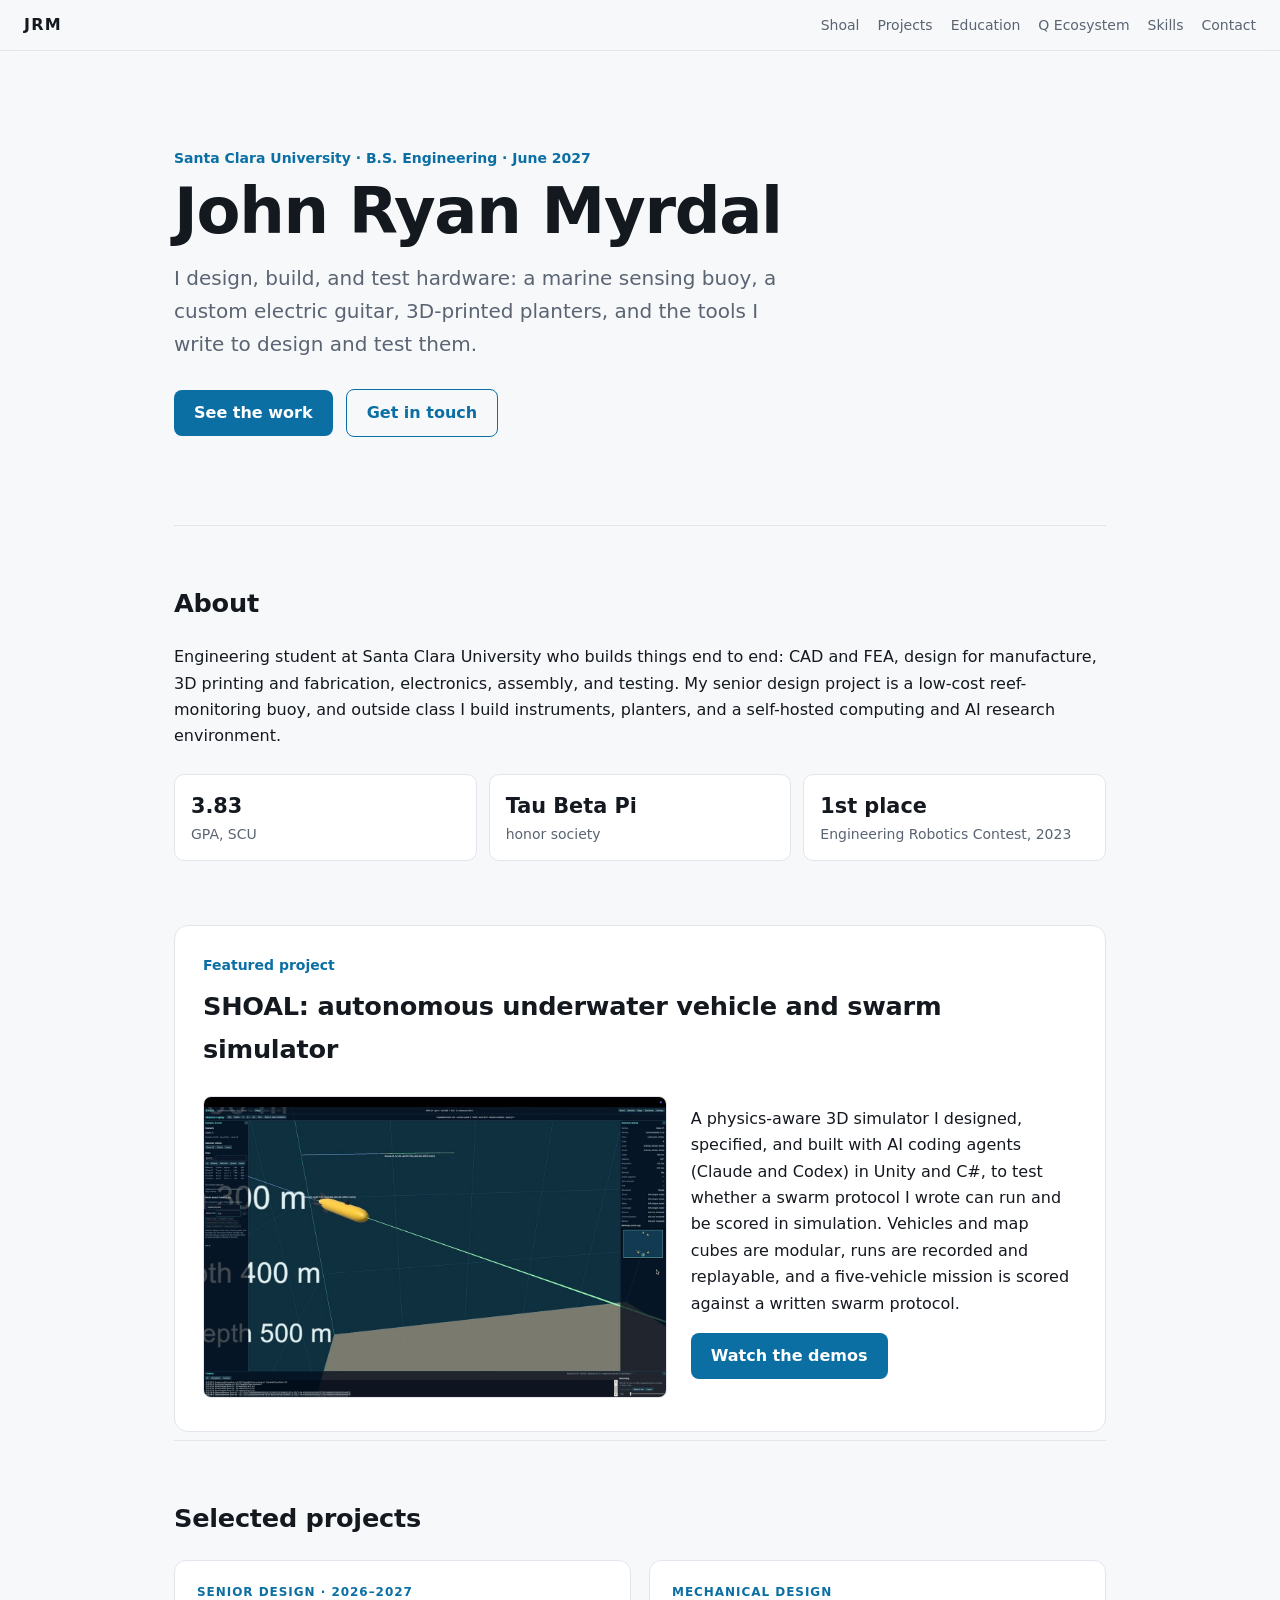
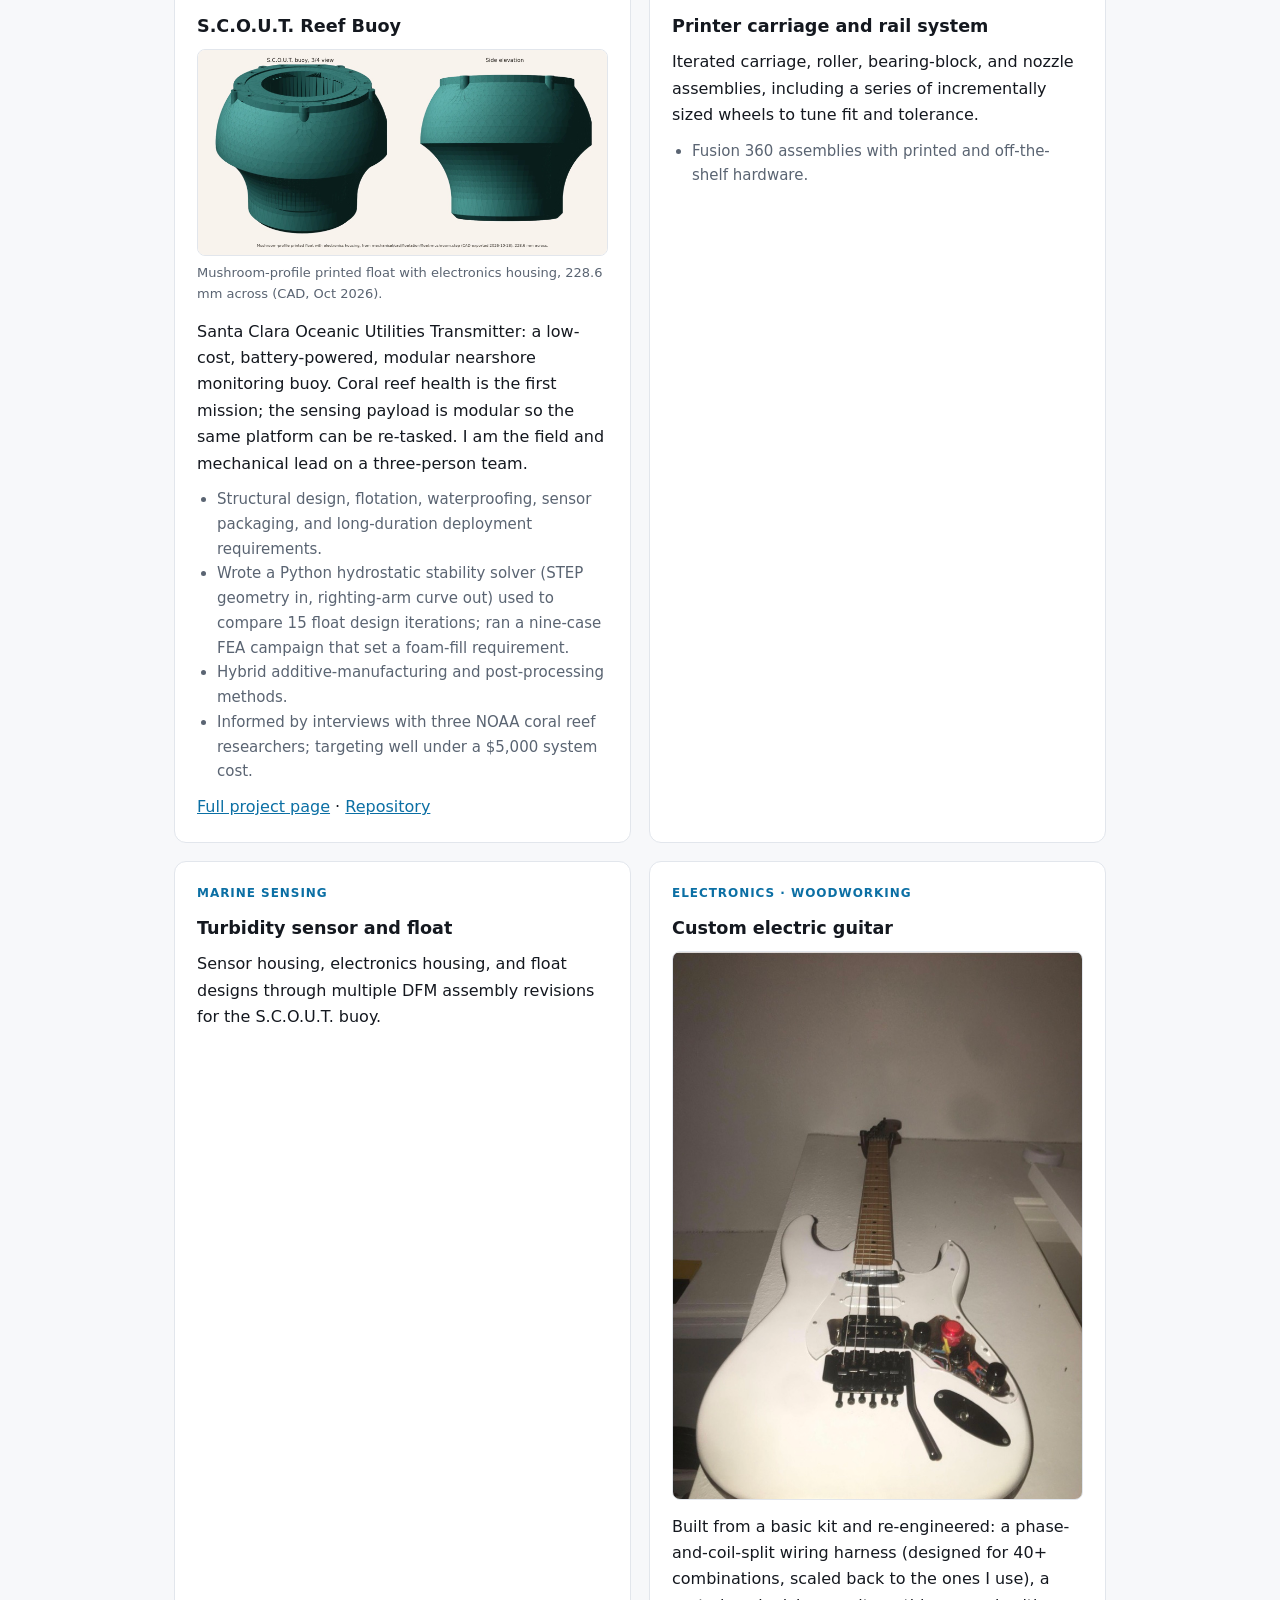
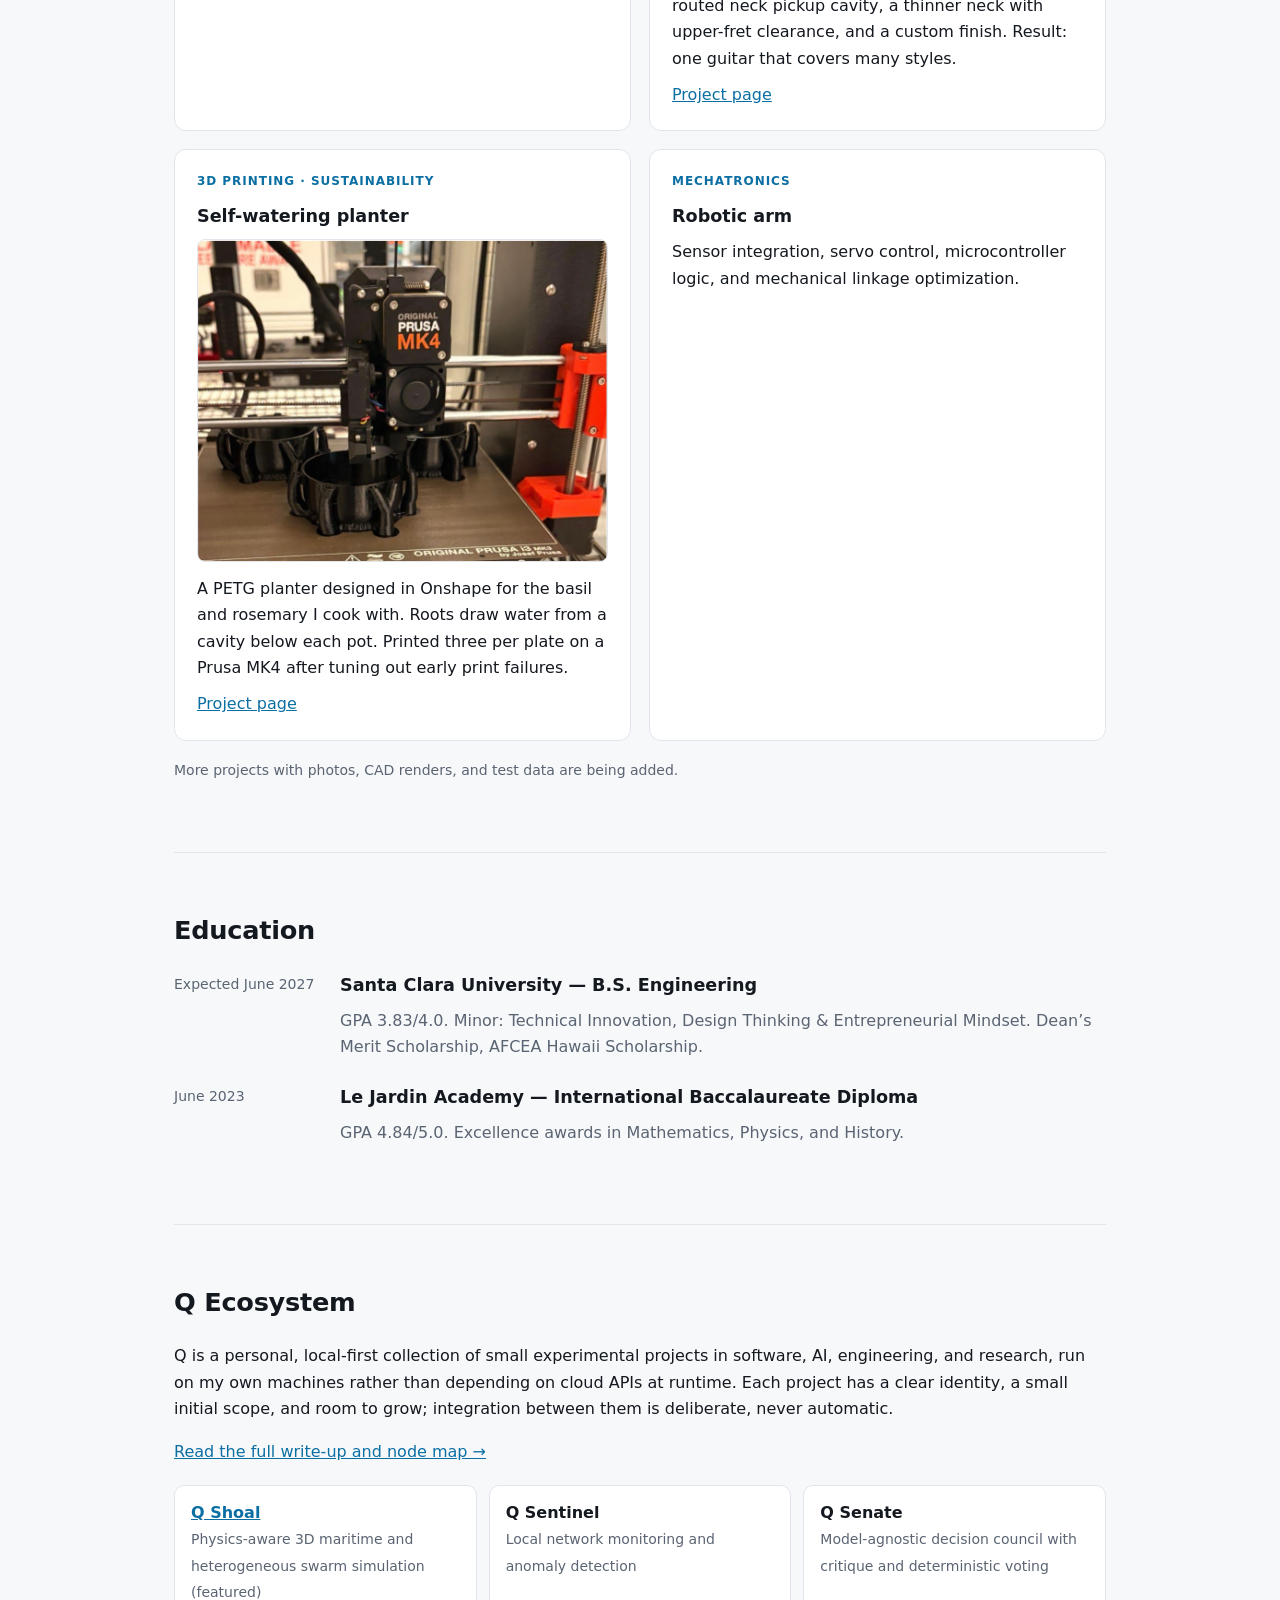
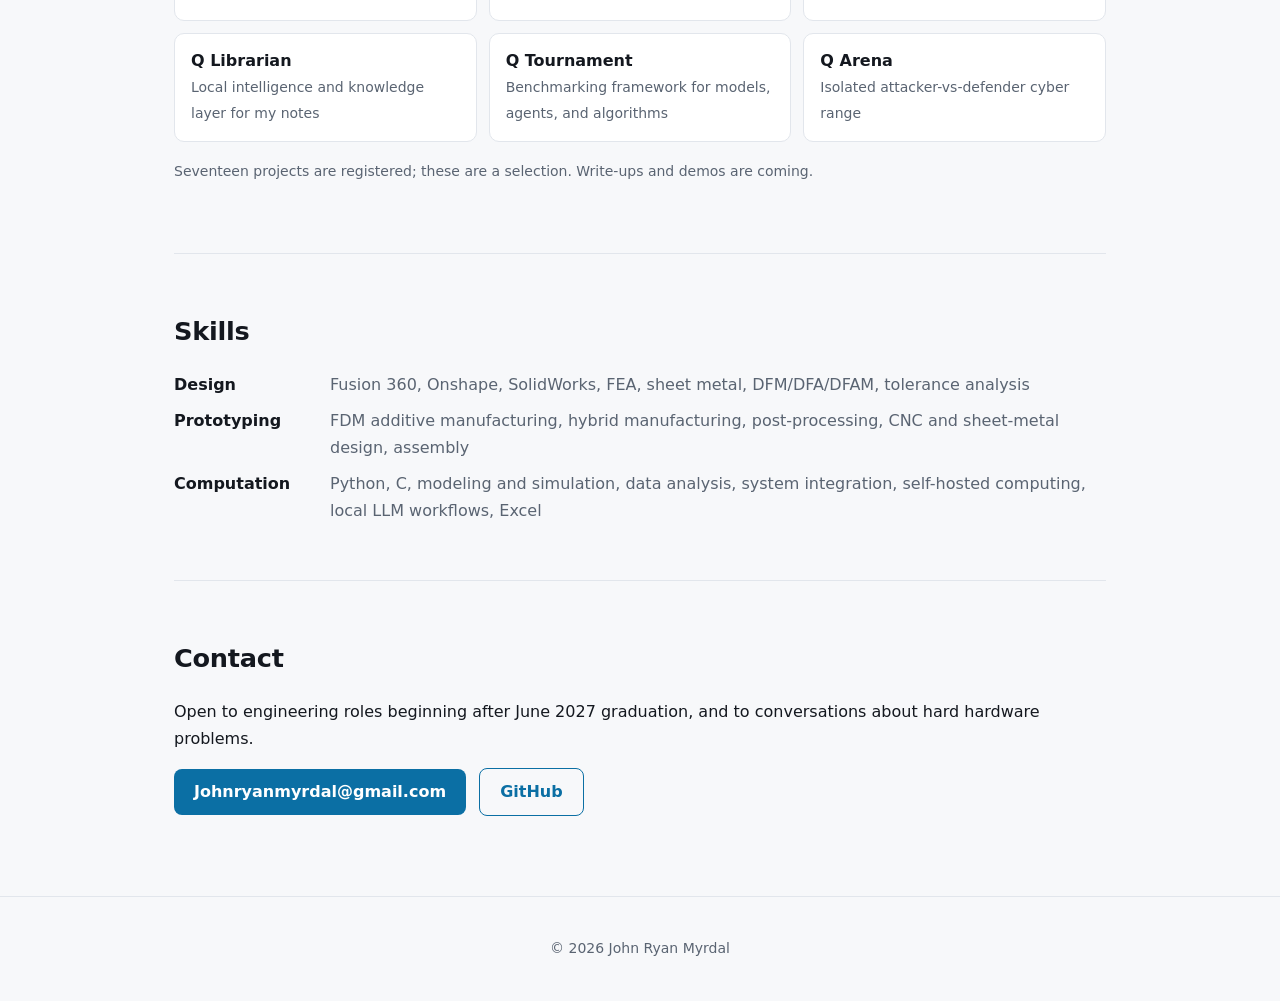
==== index.html @ 1b9a3139 "Shoal: name Claude and Codex as implementing agents Co-Authored-By: Claude Sonnet 5.5 <noreply@anthr" ====
<!doctype html>
<html lang="en">
<head>
<meta charset="utf-8">
<meta name="viewport" content="width=device-width, initial-scale=1">
<title>John Ryan Myrdal — Engineering Portfolio</title>
<meta name="description" content="Mechanical engineering student at Santa Clara University: marine sensing, mechanical design, rapid prototyping, and personal engineering projects.">
<meta property="og:title" content="John Ryan Myrdal — Engineering Portfolio">
<meta property="og:description" content="Marine sensing, mechanical design, prototyping and testing.">
<meta property="og:type" content="website">
<link rel="stylesheet" href="css/style.css">
</head>
<body>
<header class="nav">
  <a class="brand" href="#top">JRM</a>
  <nav>
    <a href="#featured">Shoal</a>
    <a href="#projects">Projects</a>
    <a href="#experience">Education</a>
    <a href="#q">Q Ecosystem</a>
    <a href="#skills">Skills</a>
    <a href="#contact">Contact</a>
  </nav>
</header>

<main id="top">
<section class="hero">
  <p class="eyebrow">Santa Clara University · B.S. Engineering · June 2027</p>
  <h1>John Ryan Myrdal</h1>
  <p class="lede">I design, build, and test hardware: a marine sensing buoy, a custom electric guitar, 3D-printed planters, and the tools I write to design and test them.</p>
  <p class="cta">
    <a class="btn" href="#projects">See the work</a>
    <a class="btn ghost" href="#contact">Get in touch</a>
  </p>
</section>

<section id="about">
  <h2>About</h2>
  <p>Engineering student at Santa Clara University who builds things end to end: CAD and FEA, design for manufacture, 3D printing and fabrication, electronics, assembly, and testing. My senior design project is a low-cost reef-monitoring buoy, and outside class I build instruments, planters, and a self-hosted computing and AI research environment.</p>
  <ul class="facts">
    <li><strong>3.83</strong> GPA, SCU</li>
    <li><strong>Tau Beta Pi</strong> honor society</li>
    <li><strong>1st place</strong> Engineering Robotics Contest, 2023</li>
  </ul>
</section>

<section id="featured" class="featured">
  <p class="eyebrow">Featured project</p>
  <h2>SHOAL: autonomous underwater vehicle and swarm simulator</h2>
  <div class="feat">
    <a class="feat-media" href="projects/shoal/"><img src="assets/images/shoal/run-2-poster.jpg" alt="SHOAL simulator replay showing an underwater vehicle on its route past depth markers" loading="lazy"></a>
    <div>
      <p>A physics-aware 3D simulator I designed, specified, and built with AI coding agents (Claude and Codex) in Unity and C#, to test whether a swarm protocol I wrote can run and be scored in simulation. Vehicles and map cubes are modular, runs are recorded and replayable, and a five-vehicle mission is scored against a written swarm protocol.</p>
      <p class="cta"><a class="btn" href="projects/shoal/">Watch the demos</a></p>
    </div>
  </div>
</section>

<section id="projects">
  <h2>Selected projects</h2>
  <div class="grid">

    <article class="card">
      <p class="tag">Senior design · 2026–2027</p>
      <h3>S.C.O.U.T. Reef Buoy</h3>
      <figure class="shot"><img src="assets/images/scout/float-mushroom-render.jpg" alt="CAD render of the S.C.O.U.T. buoy mushroom-profile float with electronics housing, 3/4 view and side elevation" width="1600" height="800" loading="lazy"><figcaption>Mushroom-profile printed float with electronics housing, 228.6 mm across (CAD, Oct 2026).</figcaption></figure>
      <p>Santa Clara Oceanic Utilities Transmitter: a low-cost, battery-powered, modular nearshore monitoring buoy. Coral reef health is the first mission; the sensing payload is modular so the same platform can be re-tasked. I am the field and mechanical lead on a three-person team.</p>
      <ul>
        <li>Structural design, flotation, waterproofing, sensor packaging, and long-duration deployment requirements.</li>
        <li>Wrote a Python hydrostatic stability solver (STEP geometry in, righting-arm curve out) used to compare 15 float design iterations; ran a nine-case FEA campaign that set a foam-fill requirement.</li>
        <li>Hybrid additive-manufacturing and post-processing methods.</li>
        <li>Informed by interviews with three NOAA coral reef researchers; targeting well under a $5,000 system cost.</li>
      </ul>
      <p class="links"><a href="projects/scout/">Full project page</a> · <a href="https://github.com/David-Chousal/S.C.O.U.T.">Repository</a></p>
    </article>

    <article class="card">
      <p class="tag">Mechanical design</p>
      <h3>Printer carriage and rail system</h3>
      <p>Iterated carriage, roller, bearing-block, and nozzle assemblies, including a series of incrementally sized wheels to tune fit and tolerance.</p>
      <ul>
        <li>Fusion 360 assemblies with printed and off-the-shelf hardware.</li>
      </ul>
    </article>

    <article class="card">
      <p class="tag">Marine sensing</p>
      <h3>Turbidity sensor and float</h3>
      <p>Sensor housing, electronics housing, and float designs through multiple DFM assembly revisions for the S.C.O.U.T. buoy.</p>
    </article>

    <article class="card">
      <p class="tag">Electronics · woodworking</p>
      <h3>Custom electric guitar</h3>
      <figure class="shot"><img src="assets/images/electric-guitar/finished-guitar.jpg" alt="Finished white electric guitar with custom electronics" loading="lazy"></figure>
      <p>Built from a basic kit and re-engineered: a phase-and-coil-split wiring harness (designed for 40+ combinations, scaled back to the ones I use), a routed neck pickup cavity, a thinner neck with upper-fret clearance, and a custom finish. Result: one guitar that covers many styles.</p>
      <p class="links"><a href="projects/electric-guitar/">Project page</a></p>
    </article>

    <article class="card">
      <p class="tag">3D printing · sustainability</p>
      <h3>Self-watering planter</h3>
      <figure class="shot"><img src="assets/images/self-watering-planter/printing-on-prusa-mk4.jpg" alt="Planters printing on a Prusa MK4" loading="lazy"></figure>
      <p>A PETG planter designed in Onshape for the basil and rosemary I cook with. Roots draw water from a cavity below each pot. Printed three per plate on a Prusa MK4 after tuning out early print failures.</p>
      <p class="links"><a href="projects/self-watering-planter/">Project page</a></p>
    </article>

    <article class="card">
      <p class="tag">Mechatronics</p>
      <h3>Robotic arm</h3>
      <p>Sensor integration, servo control, microcontroller logic, and mechanical linkage optimization.</p>
    </article>

  </div>
  <p class="note">More projects with photos, CAD renders, and test data are being added.</p>
</section>

<section id="experience">
  <h2>Education</h2>
  <div class="role">
    <div class="when">Expected June 2027</div>
    <div>
      <h3>Santa Clara University — B.S. Engineering</h3>
      <p>GPA 3.83/4.0. Minor: Technical Innovation, Design Thinking &amp; Entrepreneurial Mindset. Dean’s Merit Scholarship, AFCEA Hawaii Scholarship.</p>
    </div>
  </div>
  <div class="role">
    <div class="when">June 2023</div>
    <div>
      <h3>Le Jardin Academy — International Baccalaureate Diploma</h3>
      <p>GPA 4.84/5.0. Excellence awards in Mathematics, Physics, and History.</p>
    </div>
  </div>
</section>

<section id="q">
  <h2>Q Ecosystem</h2>
  <p>Q is a personal, local-first collection of small experimental projects in software, AI, engineering, and research, run on my own machines rather than depending on cloud APIs at runtime. Each project has a clear identity, a small initial scope, and room to grow; integration between them is deliberate, never automatic.</p>
  <p><a href="projects/q-ecosystem/">Read the full write-up and node map →</a></p>
  <div class="chips">
    <div class="chip"><strong><a href="projects/shoal/">Q Shoal</a></strong><span>Physics-aware 3D maritime and heterogeneous swarm simulation (featured)</span></div>
    <div class="chip"><strong>Q Sentinel</strong><span>Local network monitoring and anomaly detection</span></div>
    <div class="chip"><strong>Q Senate</strong><span>Model-agnostic decision council with critique and deterministic voting</span></div>
    <div class="chip"><strong>Q Librarian</strong><span>Local intelligence and knowledge layer for my notes</span></div>
    <div class="chip"><strong>Q Tournament</strong><span>Benchmarking framework for models, agents, and algorithms</span></div>
    <div class="chip"><strong>Q Arena</strong><span>Isolated attacker-vs-defender cyber range</span></div>
  </div>
  <p class="note">Seventeen projects are registered; these are a selection. Write-ups and demos are coming.</p>
</section>

<section id="skills">
  <h2>Skills</h2>
  <dl class="skills">
    <dt>Design</dt><dd>Fusion 360, Onshape, SolidWorks, FEA, sheet metal, DFM/DFA/DFAM, tolerance analysis</dd>
    <dt>Prototyping</dt><dd>FDM additive manufacturing, hybrid manufacturing, post-processing, CNC and sheet-metal design, assembly</dd>
    <dt>Computation</dt><dd>Python, C, modeling and simulation, data analysis, system integration, self-hosted computing, local LLM workflows, Excel</dd>
  </dl>
</section>

<section id="contact">
  <h2>Contact</h2>
  <p>Open to engineering roles beginning after June 2027 graduation, and to conversations about hard hardware problems.</p>
  <p class="cta">
    <a class="btn" href="mailto:Johnryanmyrdal@gmail.com">Johnryanmyrdal@gmail.com</a>
    <a class="btn ghost" href="https://github.com/jmyrdal">GitHub</a>
  </p>
</section>
</main>

<footer>© <span id="y">2026</span> John Ryan Myrdal</footer>
<script>document.getElementById('y').textContent=new Date().getFullYear()</script>
</body>
</html>
---- css/style.css ----
:root{--bg:#f7f8fa;--fg:#14181f;--muted:#5a6472;--card:#fff;--line:#e2e6ec;--accent:#0b6fa4;--accent-fg:#fff}
@media (prefers-color-scheme:dark){:root{--bg:#0e1217;--fg:#e8ecf1;--muted:#98a2b0;--card:#161c24;--line:#252d38;--accent:#5bb8e8;--accent-fg:#06121a}}
*{box-sizing:border-box}
html{scroll-behavior:smooth}
body{margin:0;background:var(--bg);color:var(--fg);font:16px/1.65 system-ui,-apple-system,"Segoe UI",Roboto,sans-serif}
a{color:var(--accent)}
.nav{position:sticky;top:0;z-index:5;display:flex;justify-content:space-between;align-items:center;padding:12px 24px;background:color-mix(in srgb,var(--bg) 88%,transparent);backdrop-filter:blur(8px);border-bottom:1px solid var(--line)}
.nav nav{display:flex;gap:18px;flex-wrap:wrap}
.nav nav a{color:var(--muted);text-decoration:none;font-size:14px}
.nav nav a:hover{color:var(--fg)}
.brand{font-weight:700;letter-spacing:.08em;text-decoration:none;color:var(--fg)}
main{max-width:980px;margin:0 auto;padding:0 24px}
section{padding:56px 0;border-top:1px solid var(--line)}
.hero{border:0;padding:96px 0 64px}
.eyebrow{color:var(--accent);font-size:14px;font-weight:600;margin:0 0 8px}
h1{font-size:clamp(2.4rem,6vw,4rem);line-height:1.05;margin:0 0 16px;letter-spacing:-.02em}
.lede{font-size:1.25rem;color:var(--muted);max-width:40rem;margin:0 0 28px}
h2{font-size:1.6rem;margin:0 0 20px;letter-spacing:-.01em}
h3{font-size:1.1rem;margin:0 0 8px}
.sub{margin:36px 0 12px;color:var(--muted);font-size:.9rem;text-transform:uppercase;letter-spacing:.08em}
.btn{display:inline-block;padding:10px 20px;border-radius:8px;background:var(--accent);color:var(--accent-fg);text-decoration:none;font-weight:600;margin:0 8px 8px 0}
.btn.ghost{background:transparent;color:var(--accent);border:1px solid var(--accent)}
.facts{list-style:none;padding:0;margin:24px 0 0;display:grid;grid-template-columns:repeat(auto-fit,minmax(170px,1fr));gap:12px}
.facts li{background:var(--card);border:1px solid var(--line);border-radius:10px;padding:14px 16px;color:var(--muted);font-size:14px}
.facts strong{display:block;color:var(--fg);font-size:1.3rem}
.grid{display:grid;grid-template-columns:repeat(auto-fit,minmax(min(100%,420px),1fr));gap:18px}
.card{background:var(--card);border:1px solid var(--line);border-radius:12px;padding:22px}
.card p{margin:0 0 10px}
.card ul{margin:0 0 10px;padding-left:20px;color:var(--muted);font-size:15px}
.tag{font-size:12px!important;text-transform:uppercase;letter-spacing:.08em;color:var(--accent);font-weight:600}
.links{margin:0!important}
.note{color:var(--muted);font-size:14px;margin-top:18px}
.role{display:grid;grid-template-columns:150px 1fr;gap:16px;margin-bottom:22px}
.role p{margin:0;color:var(--muted)}
.when{color:var(--muted);font-size:14px;padding-top:2px}
.chips{display:grid;grid-template-columns:repeat(auto-fit,minmax(260px,1fr));gap:12px;margin-top:20px}
.chip{background:var(--card);border:1px solid var(--line);border-radius:10px;padding:14px 16px}
.chip strong{display:block}
.chip span{color:var(--muted);font-size:14px}
.skills{display:grid;grid-template-columns:140px 1fr;gap:10px 16px;margin:0}
.skills dt{font-weight:600}
.skills dd{margin:0;color:var(--muted)}
footer{text-align:center;color:var(--muted);font-size:14px;padding:40px 24px;border-top:1px solid var(--line)}
@media (max-width:640px){.role,.skills{grid-template-columns:1fr;gap:4px}.nav nav{gap:12px}.hero{padding:56px 0 40px}}
.shot{margin:0 0 14px}
.shot img{width:100%;height:auto;display:block;border-radius:8px;border:1px solid var(--line)}
.shot figcaption{color:var(--muted);font-size:13px;margin-top:6px}
.featured{background:var(--card);border:1px solid var(--line);border-radius:14px;padding:28px;margin:8px 0 8px;border-top:1px solid var(--line)}
.feat{display:grid;grid-template-columns:minmax(0,1.2fr) minmax(0,1fr);gap:24px;align-items:center}
.feat-media img{width:100%;height:auto;display:block;border-radius:8px;border:1px solid var(--line)}
video{width:100%;height:auto;display:block;border-radius:8px;border:1px solid var(--line);background:#000}
code{font-size:.9em;background:var(--bg);padding:1px 5px;border-radius:4px}
@media (max-width:760px){.feat{grid-template-columns:1fr}}
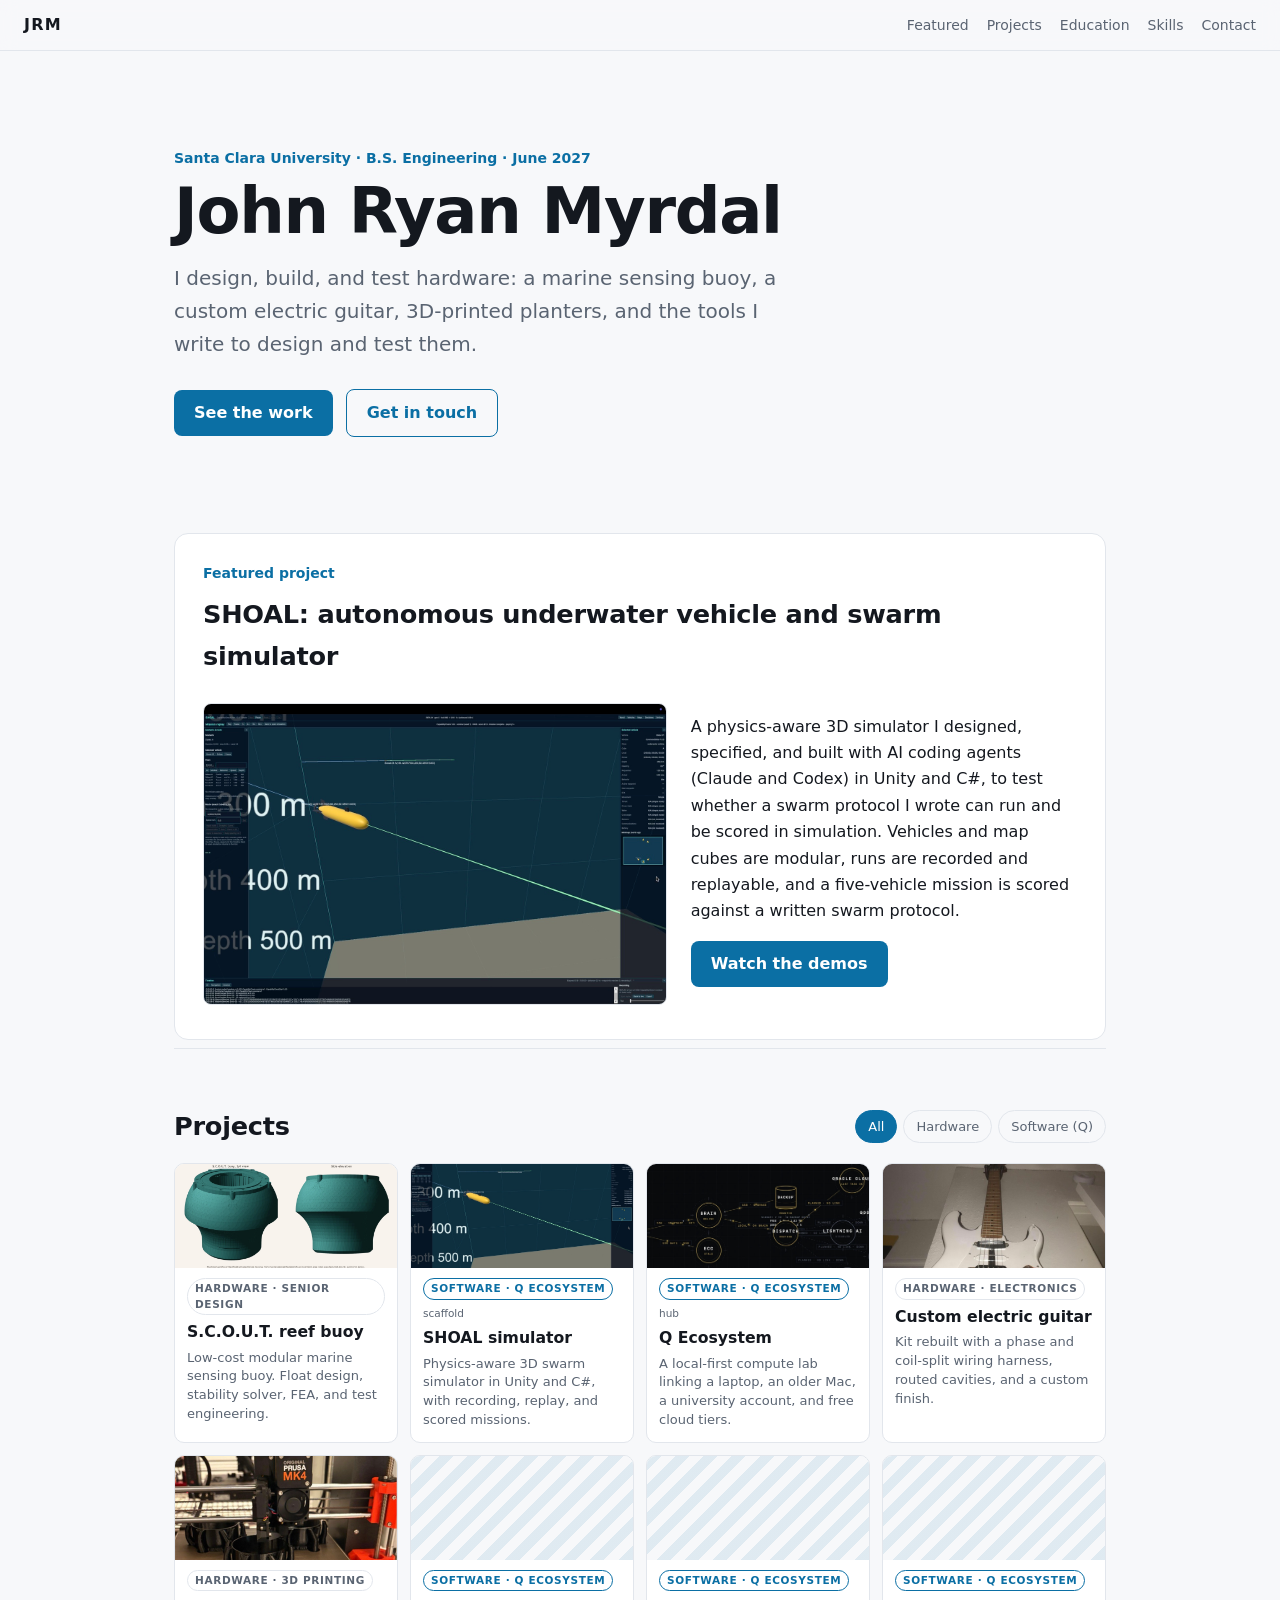
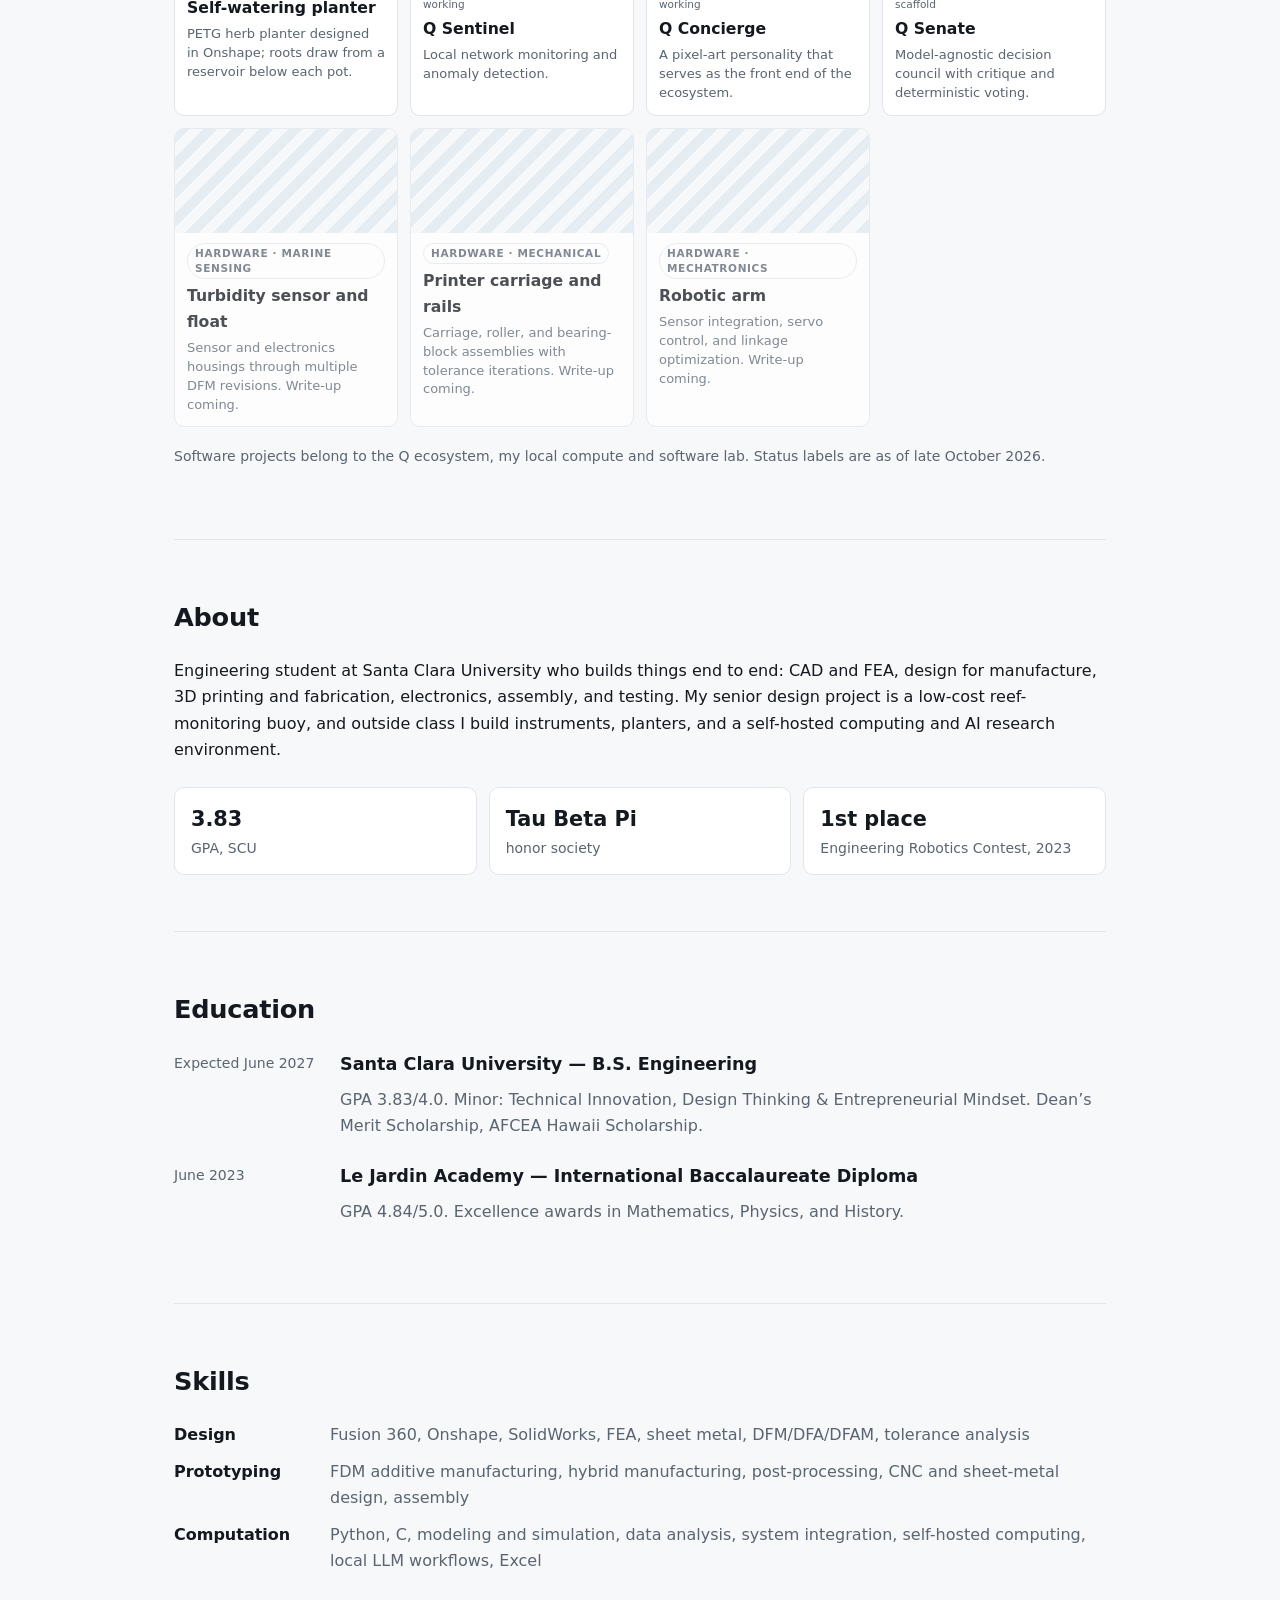
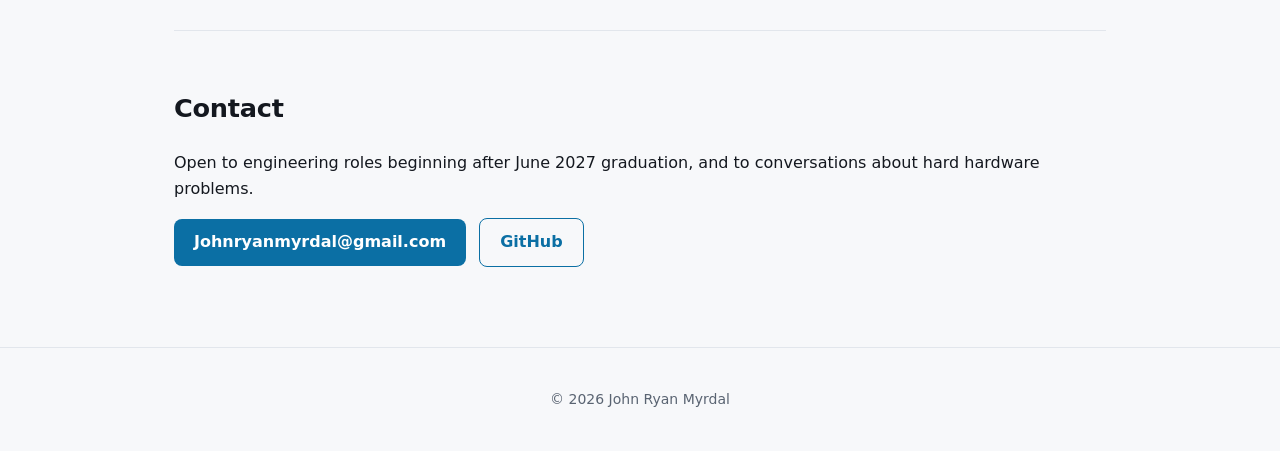
==== commit 57ea9093: "Compact project tiles with Q software badges and filter; list Q projects Co-Authored-By: Claude Sonn" ====
--- a/index.html
+++ b/index.html
@@ -14,10 +14,9 @@
 <header class="nav">
   <a class="brand" href="#top">JRM</a>
   <nav>
-    <a href="#featured">Shoal</a>
+    <a href="#featured">Featured</a>
     <a href="#projects">Projects</a>
     <a href="#experience">Education</a>
-    <a href="#q">Q Ecosystem</a>
     <a href="#skills">Skills</a>
     <a href="#contact">Contact</a>
   </nav>
@@ -34,16 +33,6 @@
   </p>
 </section>
 
-<section id="about">
-  <h2>About</h2>
-  <p>Engineering student at Santa Clara University who builds things end to end: CAD and FEA, design for manufacture, 3D printing and fabrication, electronics, assembly, and testing. My senior design project is a low-cost reef-monitoring buoy, and outside class I build instruments, planters, and a self-hosted computing and AI research environment.</p>
-  <ul class="facts">
-    <li><strong>3.83</strong> GPA, SCU</li>
-    <li><strong>Tau Beta Pi</strong> honor society</li>
-    <li><strong>1st place</strong> Engineering Robotics Contest, 2023</li>
-  </ul>
-</section>
-
 <section id="featured" class="featured">
   <p class="eyebrow">Featured project</p>
   <h2>SHOAL: autonomous underwater vehicle and swarm simulator</h2>
@@ -57,62 +46,36 @@
 </section>
 
 <section id="projects">
-  <h2>Selected projects</h2>
-  <div class="grid">
+  <div class="phead">
+    <h2>Projects</h2>
+    <div class="filters" role="group" aria-label="Filter projects">
+      <button class="on" data-f="all">All</button><button data-f="hw">Hardware</button><button data-f="sw">Software (Q)</button>
+    </div>
+  </div>
+  <div class="tiles">
+      <a class="tile" data-kind="hw" href="projects/scout/"><div class="tmedia"><img src="assets/images/scout/float-mushroom-render.jpg" alt="CAD render of the SCOUT buoy float" loading="lazy"></div><div class="tbody"><p class="tags"><span class="badge hw">Hardware · Senior design</span></p><h3>S.C.O.U.T. reef buoy</h3><p>Low-cost modular marine sensing buoy. Float design, stability solver, FEA, and test engineering.</p></div></a>
+      <a class="tile" data-kind="sw" href="projects/shoal/"><div class="tmedia"><img src="assets/images/shoal/run-2-poster.jpg" alt="SHOAL simulator replay" loading="lazy"></div><div class="tbody"><p class="tags"><span class="badge sw">Software · Q ecosystem</span><span class="status">scaffold</span></p><h3>SHOAL simulator</h3><p>Physics-aware 3D swarm simulator in Unity and C#, with recording, replay, and scored missions.</p></div></a>
+      <a class="tile" data-kind="sw" href="projects/q-ecosystem/"><div class="tmedia"><img src="assets/images/q-ecosystem/node-map.jpg" alt="Q ecosystem node map" loading="lazy"></div><div class="tbody"><p class="tags"><span class="badge sw">Software · Q ecosystem</span><span class="status">hub</span></p><h3>Q Ecosystem</h3><p>A local-first compute lab linking a laptop, an older Mac, a university account, and free cloud tiers.</p></div></a>
+      <a class="tile" data-kind="hw" href="projects/electric-guitar/"><div class="tmedia"><img src="assets/images/electric-guitar/finished-guitar.jpg" alt="Finished electric guitar" loading="lazy"></div><div class="tbody"><p class="tags"><span class="badge hw">Hardware · Electronics</span></p><h3>Custom electric guitar</h3><p>Kit rebuilt with a phase and coil-split wiring harness, routed cavities, and a custom finish.</p></div></a>
+      <a class="tile" data-kind="hw" href="projects/self-watering-planter/"><div class="tmedia"><img src="assets/images/self-watering-planter/printing-on-prusa-mk4.jpg" alt="Planters printing on a Prusa MK4" loading="lazy"></div><div class="tbody"><p class="tags"><span class="badge hw">Hardware · 3D printing</span></p><h3>Self-watering planter</h3><p>PETG herb planter designed in Onshape; roots draw from a reservoir below each pot.</p></div></a>
+      <a class="tile" data-kind="sw" href="projects/q-ecosystem/#projects"><div class="tmedia"><div class="ph" aria-hidden="true"></div></div><div class="tbody"><p class="tags"><span class="badge sw">Software · Q ecosystem</span><span class="status">working</span></p><h3>Q Sentinel</h3><p>Local network monitoring and anomaly detection.</p></div></a>
+      <a class="tile" data-kind="sw" href="projects/q-ecosystem/#projects"><div class="tmedia"><div class="ph" aria-hidden="true"></div></div><div class="tbody"><p class="tags"><span class="badge sw">Software · Q ecosystem</span><span class="status">working</span></p><h3>Q Concierge</h3><p>A pixel-art personality that serves as the front end of the ecosystem.</p></div></a>
+      <a class="tile" data-kind="sw" href="projects/q-ecosystem/#projects"><div class="tmedia"><div class="ph" aria-hidden="true"></div></div><div class="tbody"><p class="tags"><span class="badge sw">Software · Q ecosystem</span><span class="status">scaffold</span></p><h3>Q Senate</h3><p>Model-agnostic decision council with critique and deterministic voting.</p></div></a>
+      <div class="tile soon" data-kind="hw"><div class="tmedia"><div class="ph" aria-hidden="true"></div></div><div class="tbody"><p class="tags"><span class="badge hw">Hardware · Marine sensing</span></p><h3>Turbidity sensor and float</h3><p>Sensor and electronics housings through multiple DFM revisions. Write-up coming.</p></div></div>
+      <div class="tile soon" data-kind="hw"><div class="tmedia"><div class="ph" aria-hidden="true"></div></div><div class="tbody"><p class="tags"><span class="badge hw">Hardware · Mechanical</span></p><h3>Printer carriage and rails</h3><p>Carriage, roller, and bearing-block assemblies with tolerance iterations. Write-up coming.</p></div></div>
+      <div class="tile soon" data-kind="hw"><div class="tmedia"><div class="ph" aria-hidden="true"></div></div><div class="tbody"><p class="tags"><span class="badge hw">Hardware · Mechatronics</span></p><h3>Robotic arm</h3><p>Sensor integration, servo control, and linkage optimization. Write-up coming.</p></div></div>
+  </div>
+  <p class="note">Software projects belong to the Q ecosystem, my local compute and software lab. Status labels are as of late October 2026.</p>
+</section>
 
-    <article class="card">
-      <p class="tag">Senior design · 2026–2027</p>
-      <h3>S.C.O.U.T. Reef Buoy</h3>
-      <figure class="shot"><img src="assets/images/scout/float-mushroom-render.jpg" alt="CAD render of the S.C.O.U.T. buoy mushroom-profile float with electronics housing, 3/4 view and side elevation" width="1600" height="800" loading="lazy"><figcaption>Mushroom-profile printed float with electronics housing, 228.6 mm across (CAD, Oct 2026).</figcaption></figure>
-      <p>Santa Clara Oceanic Utilities Transmitter: a low-cost, battery-powered, modular nearshore monitoring buoy. Coral reef health is the first mission; the sensing payload is modular so the same platform can be re-tasked. I am the field and mechanical lead on a three-person team.</p>
-      <ul>
-        <li>Structural design, flotation, waterproofing, sensor packaging, and long-duration deployment requirements.</li>
-        <li>Wrote a Python hydrostatic stability solver (STEP geometry in, righting-arm curve out) used to compare 15 float design iterations; ran a nine-case FEA campaign that set a foam-fill requirement.</li>
-        <li>Hybrid additive-manufacturing and post-processing methods.</li>
-        <li>Informed by interviews with three NOAA coral reef researchers; targeting well under a $5,000 system cost.</li>
-      </ul>
-      <p class="links"><a href="projects/scout/">Full project page</a> · <a href="https://github.com/David-Chousal/S.C.O.U.T.">Repository</a></p>
-    </article>
-
-    <article class="card">
-      <p class="tag">Mechanical design</p>
-      <h3>Printer carriage and rail system</h3>
-      <p>Iterated carriage, roller, bearing-block, and nozzle assemblies, including a series of incrementally sized wheels to tune fit and tolerance.</p>
-      <ul>
-        <li>Fusion 360 assemblies with printed and off-the-shelf hardware.</li>
-      </ul>
-    </article>
-
-    <article class="card">
-      <p class="tag">Marine sensing</p>
-      <h3>Turbidity sensor and float</h3>
-      <p>Sensor housing, electronics housing, and float designs through multiple DFM assembly revisions for the S.C.O.U.T. buoy.</p>
-    </article>
-
-    <article class="card">
-      <p class="tag">Electronics · woodworking</p>
-      <h3>Custom electric guitar</h3>
-      <figure class="shot"><img src="assets/images/electric-guitar/finished-guitar.jpg" alt="Finished white electric guitar with custom electronics" loading="lazy"></figure>
-      <p>Built from a basic kit and re-engineered: a phase-and-coil-split wiring harness (designed for 40+ combinations, scaled back to the ones I use), a routed neck pickup cavity, a thinner neck with upper-fret clearance, and a custom finish. Result: one guitar that covers many styles.</p>
-      <p class="links"><a href="projects/electric-guitar/">Project page</a></p>
-    </article>
-
-    <article class="card">
-      <p class="tag">3D printing · sustainability</p>
-      <h3>Self-watering planter</h3>
-      <figure class="shot"><img src="assets/images/self-watering-planter/printing-on-prusa-mk4.jpg" alt="Planters printing on a Prusa MK4" loading="lazy"></figure>
-      <p>A PETG planter designed in Onshape for the basil and rosemary I cook with. Roots draw water from a cavity below each pot. Printed three per plate on a Prusa MK4 after tuning out early print failures.</p>
-      <p class="links"><a href="projects/self-watering-planter/">Project page</a></p>
-    </article>
-
-    <article class="card">
-      <p class="tag">Mechatronics</p>
-      <h3>Robotic arm</h3>
-      <p>Sensor integration, servo control, microcontroller logic, and mechanical linkage optimization.</p>
-    </article>
-
-  </div>
-  <p class="note">More projects with photos, CAD renders, and test data are being added.</p>
+<section id="about">
+  <h2>About</h2>
+  <p>Engineering student at Santa Clara University who builds things end to end: CAD and FEA, design for manufacture, 3D printing and fabrication, electronics, assembly, and testing. My senior design project is a low-cost reef-monitoring buoy, and outside class I build instruments, planters, and a self-hosted computing and AI research environment.</p>
+  <ul class="facts">
+    <li><strong>3.83</strong> GPA, SCU</li>
+    <li><strong>Tau Beta Pi</strong> honor society</li>
+    <li><strong>1st place</strong> Engineering Robotics Contest, 2023</li>
+  </ul>
 </section>
 
 <section id="experience">
@@ -131,21 +94,6 @@
       <p>GPA 4.84/5.0. Excellence awards in Mathematics, Physics, and History.</p>
     </div>
   </div>
-</section>
-
-<section id="q">
-  <h2>Q Ecosystem</h2>
-  <p>Q is a personal, local-first collection of small experimental projects in software, AI, engineering, and research, run on my own machines rather than depending on cloud APIs at runtime. Each project has a clear identity, a small initial scope, and room to grow; integration between them is deliberate, never automatic.</p>
-  <p><a href="projects/q-ecosystem/">Read the full write-up and node map →</a></p>
-  <div class="chips">
-    <div class="chip"><strong><a href="projects/shoal/">Q Shoal</a></strong><span>Physics-aware 3D maritime and heterogeneous swarm simulation (featured)</span></div>
-    <div class="chip"><strong>Q Sentinel</strong><span>Local network monitoring and anomaly detection</span></div>
-    <div class="chip"><strong>Q Senate</strong><span>Model-agnostic decision council with critique and deterministic voting</span></div>
-    <div class="chip"><strong>Q Librarian</strong><span>Local intelligence and knowledge layer for my notes</span></div>
-    <div class="chip"><strong>Q Tournament</strong><span>Benchmarking framework for models, agents, and algorithms</span></div>
-    <div class="chip"><strong>Q Arena</strong><span>Isolated attacker-vs-defender cyber range</span></div>
-  </div>
-  <p class="note">Seventeen projects are registered; these are a selection. Write-ups and demos are coming.</p>
 </section>
 
 <section id="skills">
--- a/css/style.css
+++ b/css/style.css
@@ -51,3 +51,22 @@
 video{width:100%;height:auto;display:block;border-radius:8px;border:1px solid var(--line);background:#000}
 code{font-size:.9em;background:var(--bg);padding:1px 5px;border-radius:4px}
 @media (max-width:760px){.feat{grid-template-columns:1fr}}
+.phead{display:flex;justify-content:space-between;align-items:center;flex-wrap:wrap;gap:12px;margin-bottom:16px}
+.phead h2{margin:0}
+.filters button{font:inherit;font-size:13px;padding:5px 12px;margin-left:6px;border-radius:999px;border:1px solid var(--line);background:transparent;color:var(--muted);cursor:pointer}
+.filters button.on{background:var(--accent);color:var(--accent-fg);border-color:var(--accent)}
+.tiles{display:grid;grid-template-columns:repeat(auto-fill,minmax(210px,1fr));gap:12px}
+.tile{display:flex;flex-direction:column;background:var(--card);border:1px solid var(--line);border-radius:10px;overflow:hidden;text-decoration:none;color:inherit;transition:border-color .15s,transform .15s}
+a.tile:hover{border-color:var(--accent);transform:translateY(-2px)}
+.tile[hidden]{display:none}
+.tmedia{height:104px;background:var(--bg);overflow:hidden}
+.tmedia img{width:100%;height:100%;object-fit:cover;display:block}
+.tmedia .ph{width:100%;height:100%;background:repeating-linear-gradient(135deg,color-mix(in srgb,var(--accent) 10%,transparent) 0 10px,transparent 10px 20px)}
+.tbody{padding:10px 12px 12px}
+.tbody h3{font-size:.98rem;margin:4px 0 4px}
+.tbody p{margin:0;font-size:13px;color:var(--muted);line-height:1.45}
+.tbody .tags{display:flex;flex-wrap:wrap;gap:6px;align-items:center;margin:0}
+.badge{font-size:10.5px;text-transform:uppercase;letter-spacing:.06em;font-weight:700;padding:2px 7px;border-radius:999px;border:1px solid var(--line);color:var(--muted)}
+.badge.sw{color:var(--accent);border-color:var(--accent)}
+.status{font-size:10.5px;color:var(--muted)}
+.tile.soon{opacity:.75}
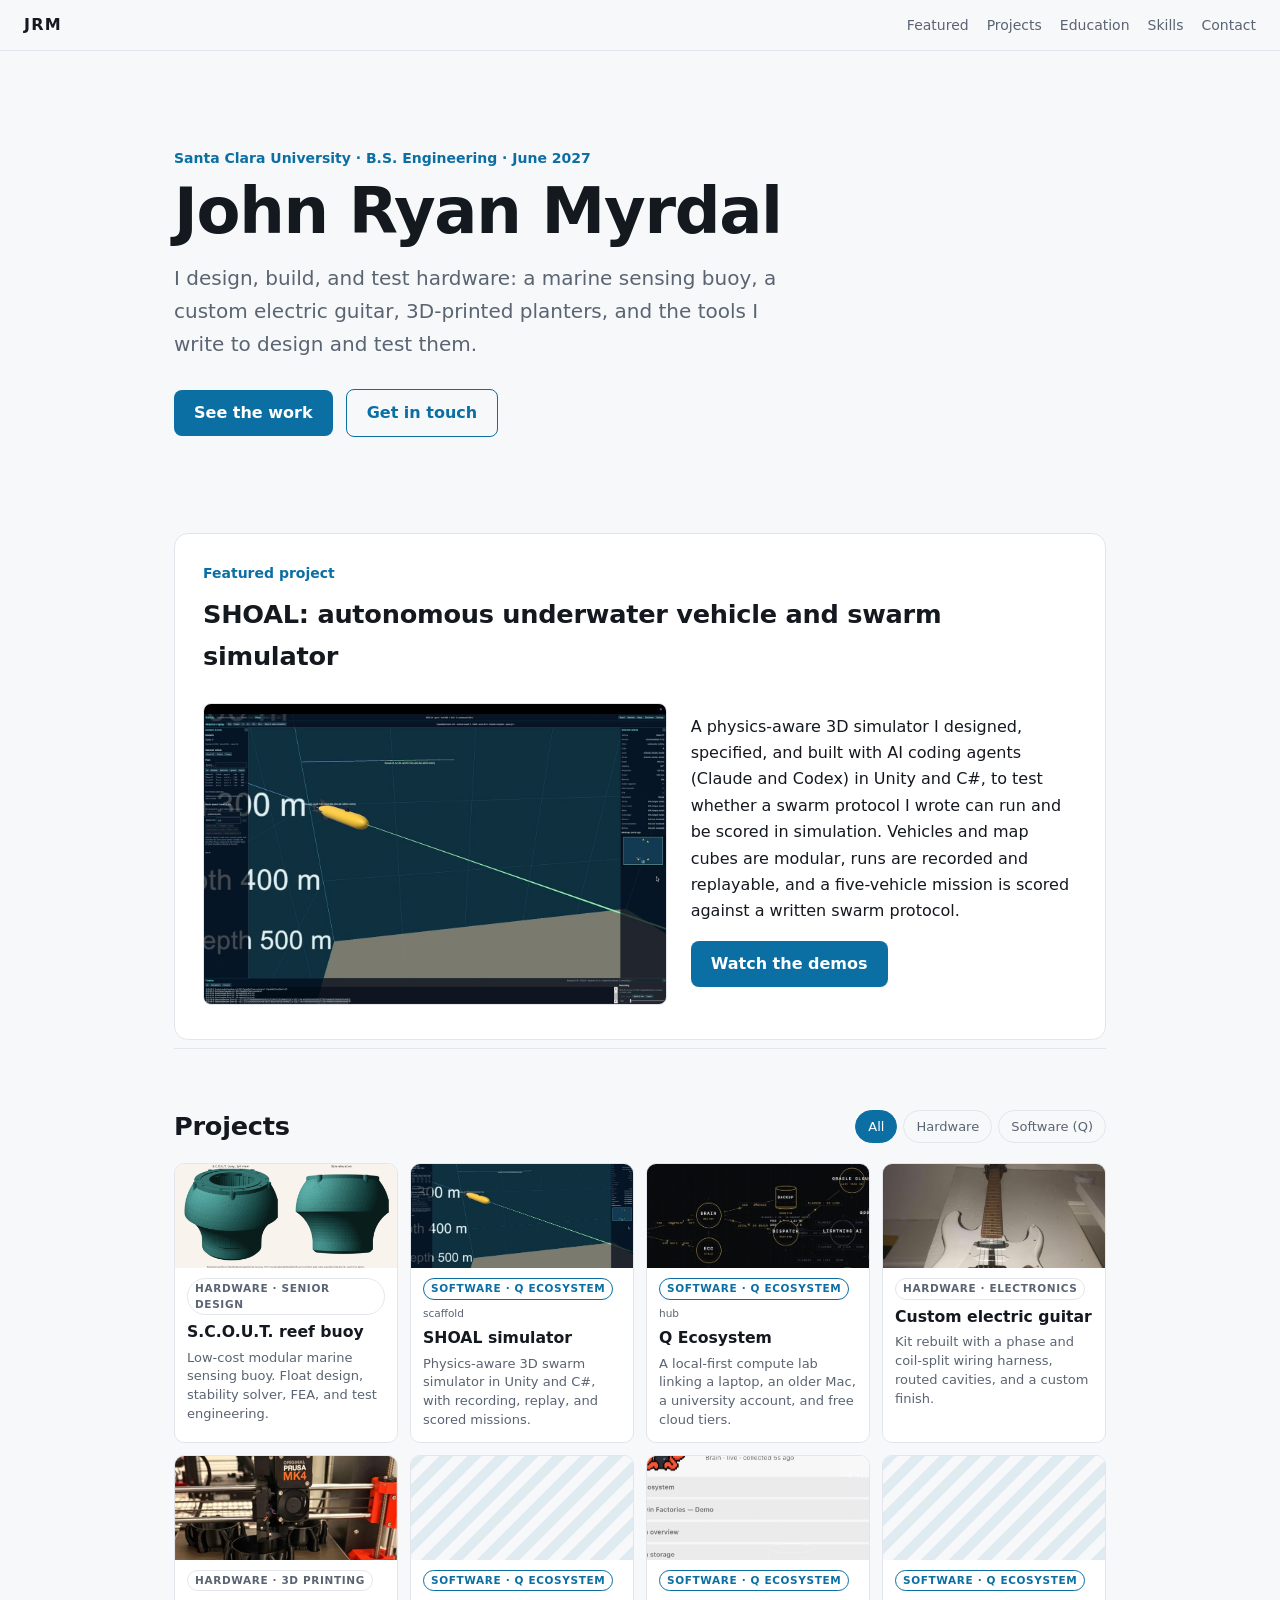
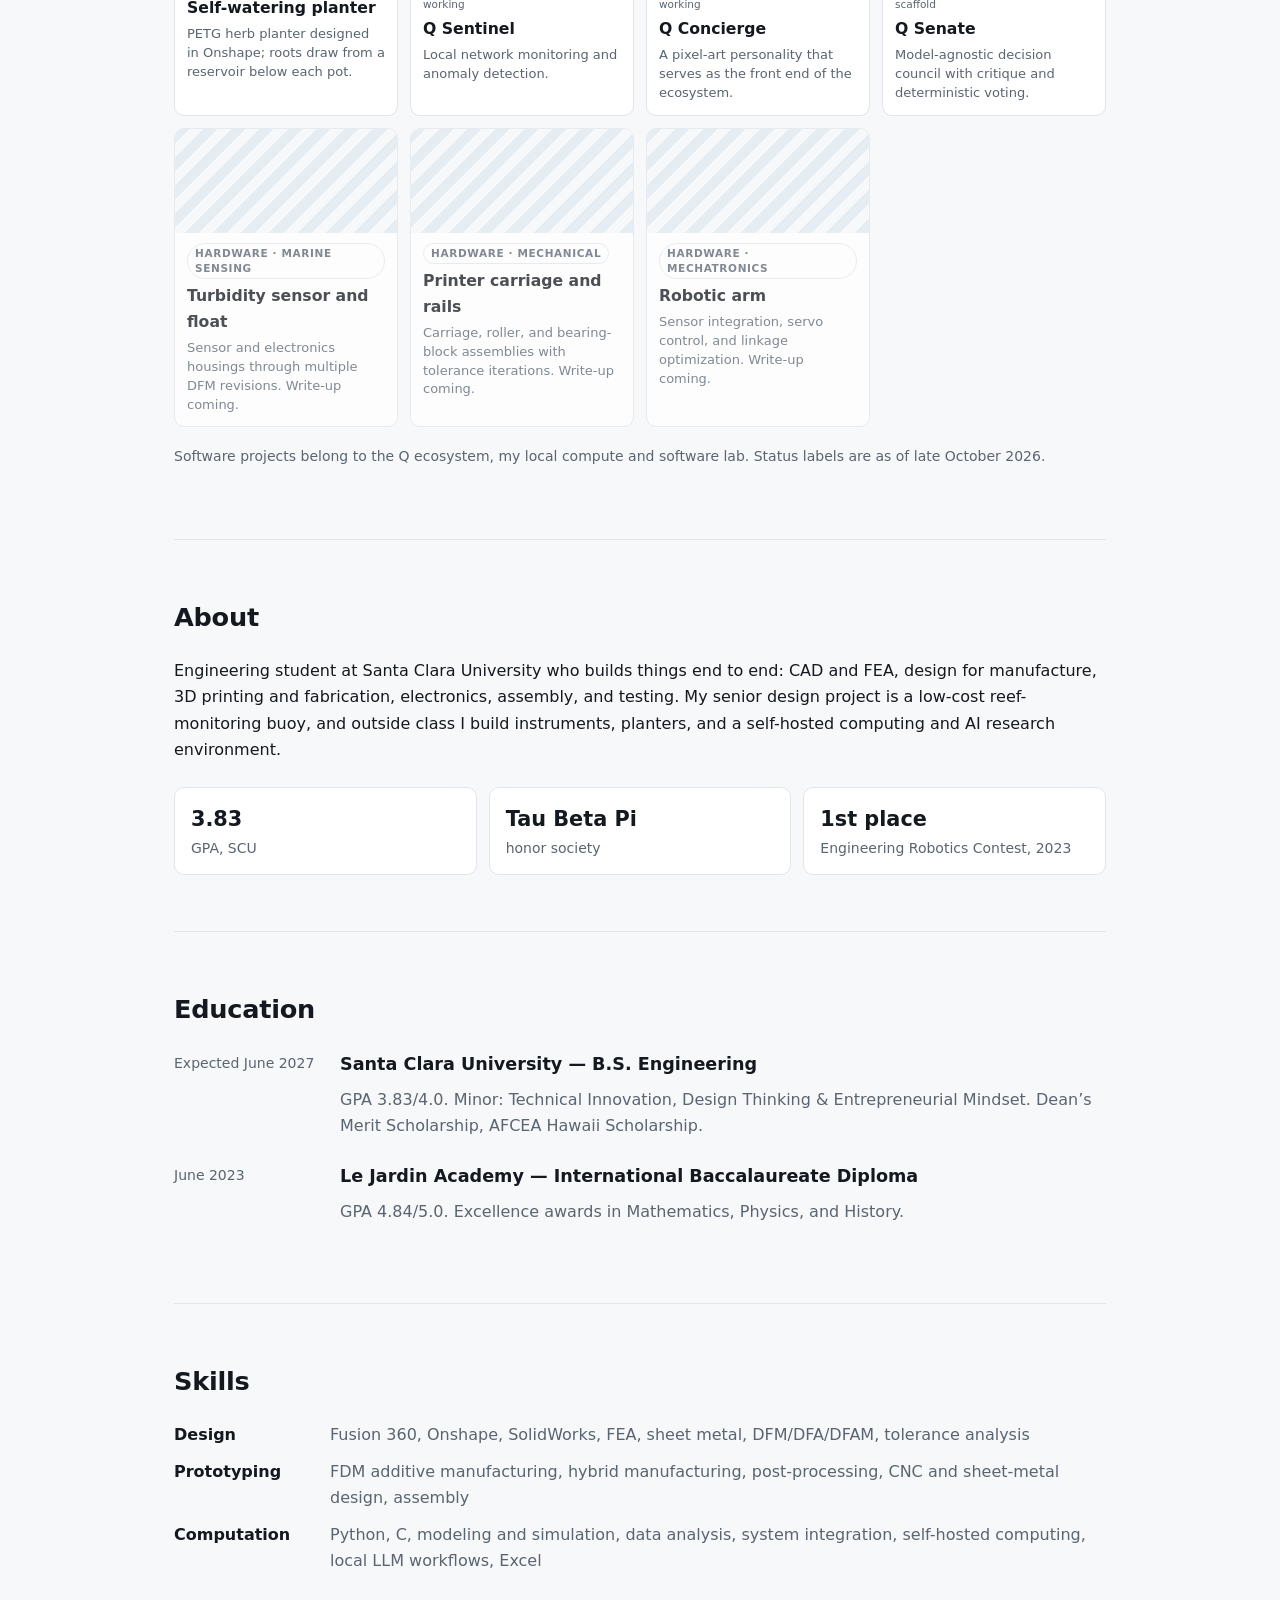
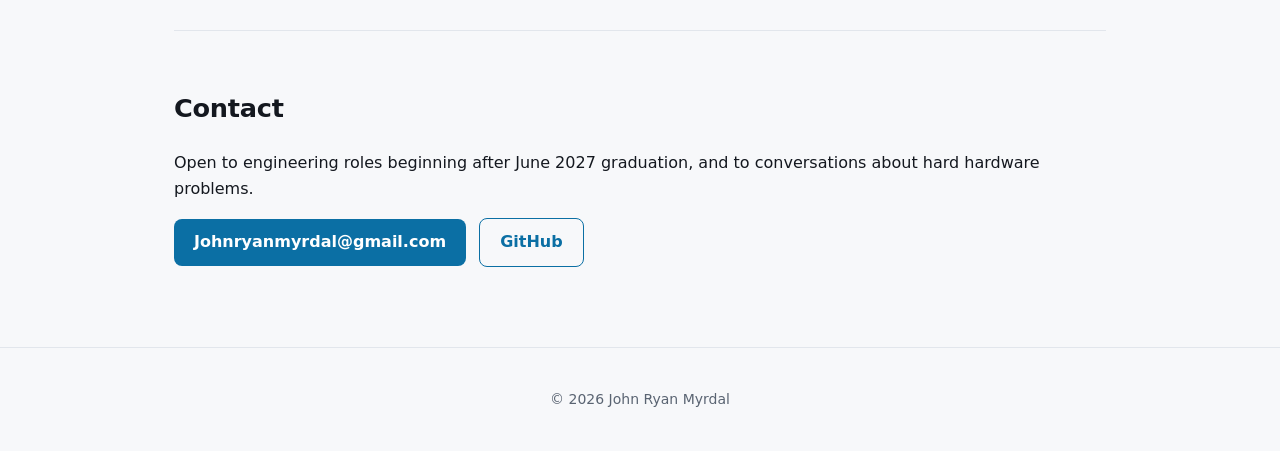
==== commit 6946ed1e: "Add Q Concierge screenshot to tile and Q page Co-Authored-By: Claude Sonnet 5.5 <noreply@anthropic.c" ====
--- a/index.html
+++ b/index.html
@@ -59,7 +59,7 @@
       <a class="tile" data-kind="hw" href="projects/electric-guitar/"><div class="tmedia"><img src="assets/images/electric-guitar/finished-guitar.jpg" alt="Finished electric guitar" loading="lazy"></div><div class="tbody"><p class="tags"><span class="badge hw">Hardware · Electronics</span></p><h3>Custom electric guitar</h3><p>Kit rebuilt with a phase and coil-split wiring harness, routed cavities, and a custom finish.</p></div></a>
       <a class="tile" data-kind="hw" href="projects/self-watering-planter/"><div class="tmedia"><img src="assets/images/self-watering-planter/printing-on-prusa-mk4.jpg" alt="Planters printing on a Prusa MK4" loading="lazy"></div><div class="tbody"><p class="tags"><span class="badge hw">Hardware · 3D printing</span></p><h3>Self-watering planter</h3><p>PETG herb planter designed in Onshape; roots draw from a reservoir below each pot.</p></div></a>
       <a class="tile" data-kind="sw" href="projects/q-ecosystem/#projects"><div class="tmedia"><div class="ph" aria-hidden="true"></div></div><div class="tbody"><p class="tags"><span class="badge sw">Software · Q ecosystem</span><span class="status">working</span></p><h3>Q Sentinel</h3><p>Local network monitoring and anomaly detection.</p></div></a>
-      <a class="tile" data-kind="sw" href="projects/q-ecosystem/#projects"><div class="tmedia"><div class="ph" aria-hidden="true"></div></div><div class="tbody"><p class="tags"><span class="badge sw">Software · Q ecosystem</span><span class="status">working</span></p><h3>Q Concierge</h3><p>A pixel-art personality that serves as the front end of the ecosystem.</p></div></a>
+      <a class="tile" data-kind="sw" href="projects/q-ecosystem/#projects"><div class="tmedia"><img src="assets/images/q-concierge/concierge-launcher.jpg" alt="Q Concierge: a pixel-art squid mascot above a command launcher" loading="lazy" style="object-position:20% 25%"></div><div class="tbody"><p class="tags"><span class="badge sw">Software · Q ecosystem</span><span class="status">working</span></p><h3>Q Concierge</h3><p>A pixel-art personality that serves as the front end of the ecosystem.</p></div></a>
       <a class="tile" data-kind="sw" href="projects/q-ecosystem/#projects"><div class="tmedia"><div class="ph" aria-hidden="true"></div></div><div class="tbody"><p class="tags"><span class="badge sw">Software · Q ecosystem</span><span class="status">scaffold</span></p><h3>Q Senate</h3><p>Model-agnostic decision council with critique and deterministic voting.</p></div></a>
       <div class="tile soon" data-kind="hw"><div class="tmedia"><div class="ph" aria-hidden="true"></div></div><div class="tbody"><p class="tags"><span class="badge hw">Hardware · Marine sensing</span></p><h3>Turbidity sensor and float</h3><p>Sensor and electronics housings through multiple DFM revisions. Write-up coming.</p></div></div>
       <div class="tile soon" data-kind="hw"><div class="tmedia"><div class="ph" aria-hidden="true"></div></div><div class="tbody"><p class="tags"><span class="badge hw">Hardware · Mechanical</span></p><h3>Printer carriage and rails</h3><p>Carriage, roller, and bearing-block assemblies with tolerance iterations. Write-up coming.</p></div></div>
@@ -117,5 +117,12 @@
 
 <footer>© <span id="y">2026</span> John Ryan Myrdal</footer>
 <script>document.getElementById('y').textContent=new Date().getFullYear()</script>
+<script>
+document.querySelectorAll('.filters button').forEach(function(b){b.addEventListener('click',function(){
+  document.querySelectorAll('.filters button').forEach(function(x){x.classList.toggle('on',x===b)});
+  var f=b.dataset.f;
+  document.querySelectorAll('.tile').forEach(function(t){t.hidden=!(f==='all'||t.dataset.kind===f)});
+});});
+</script>
 </body>
 </html>
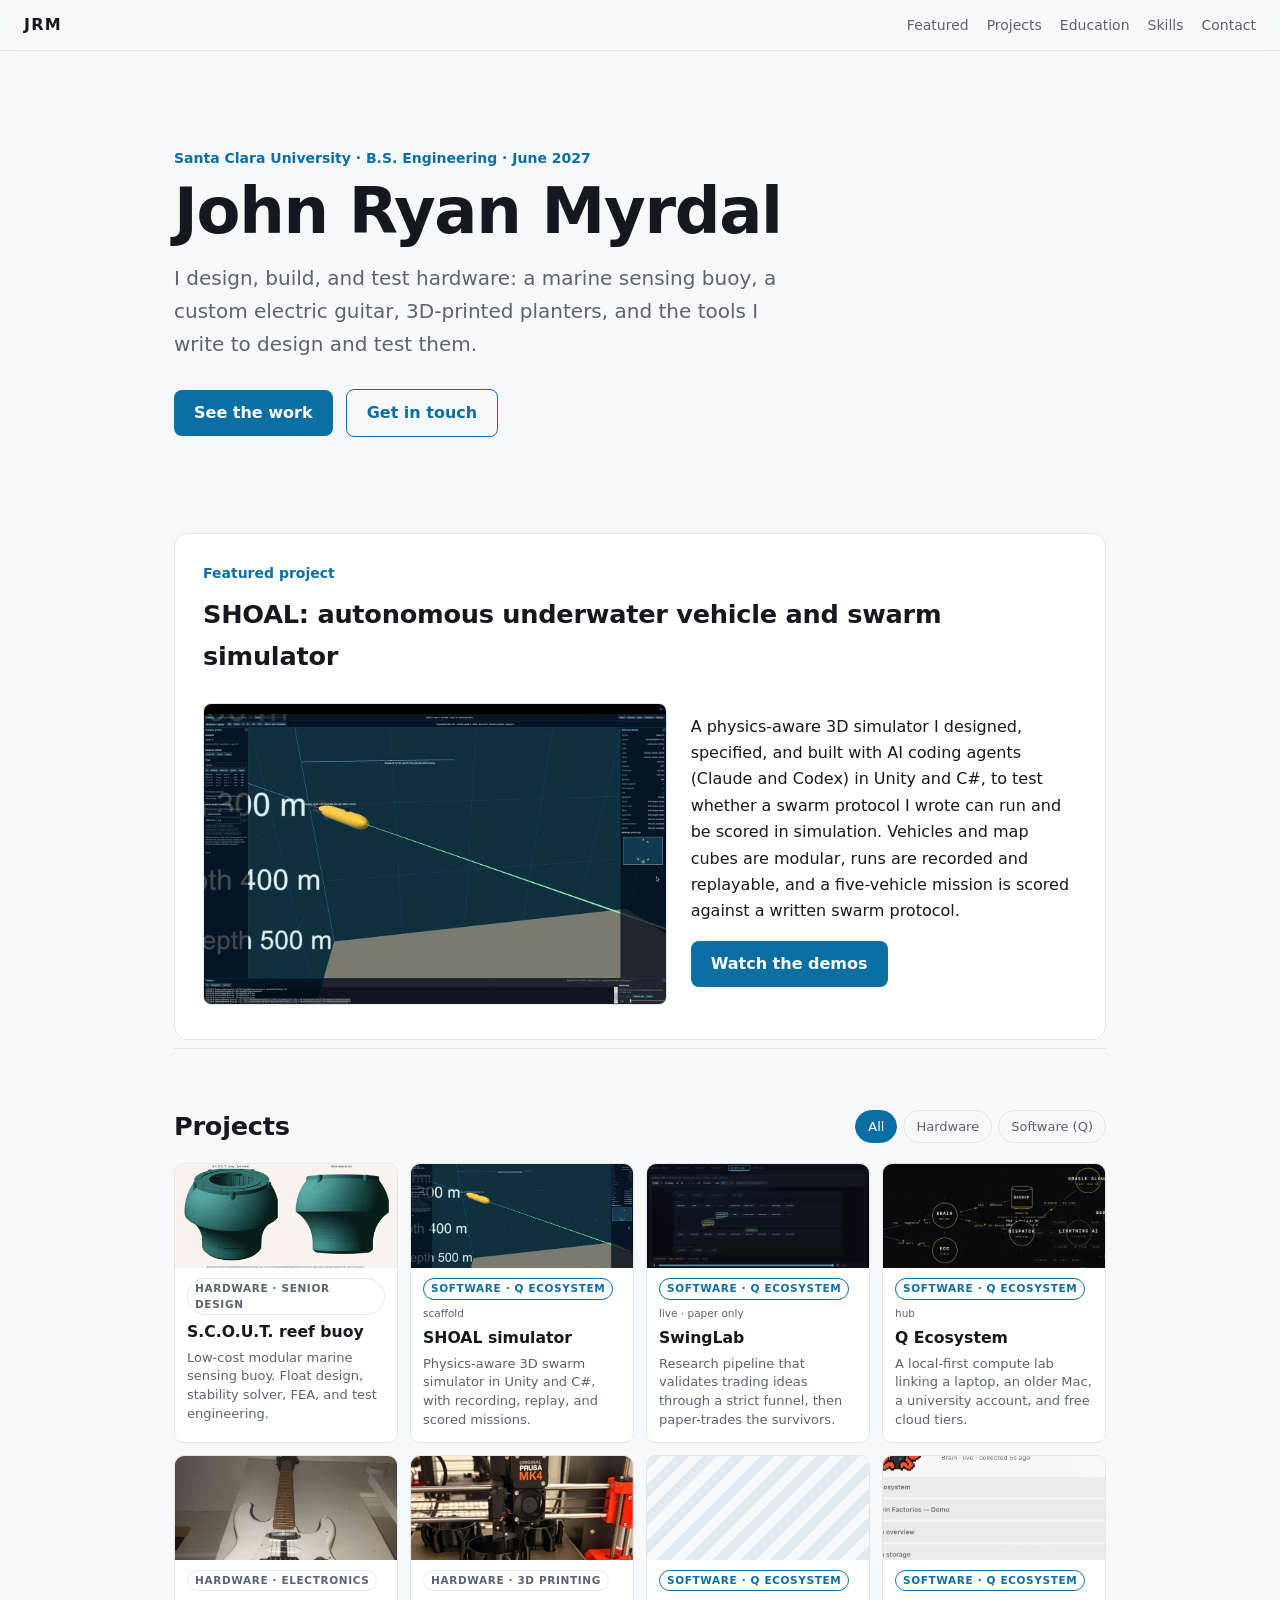
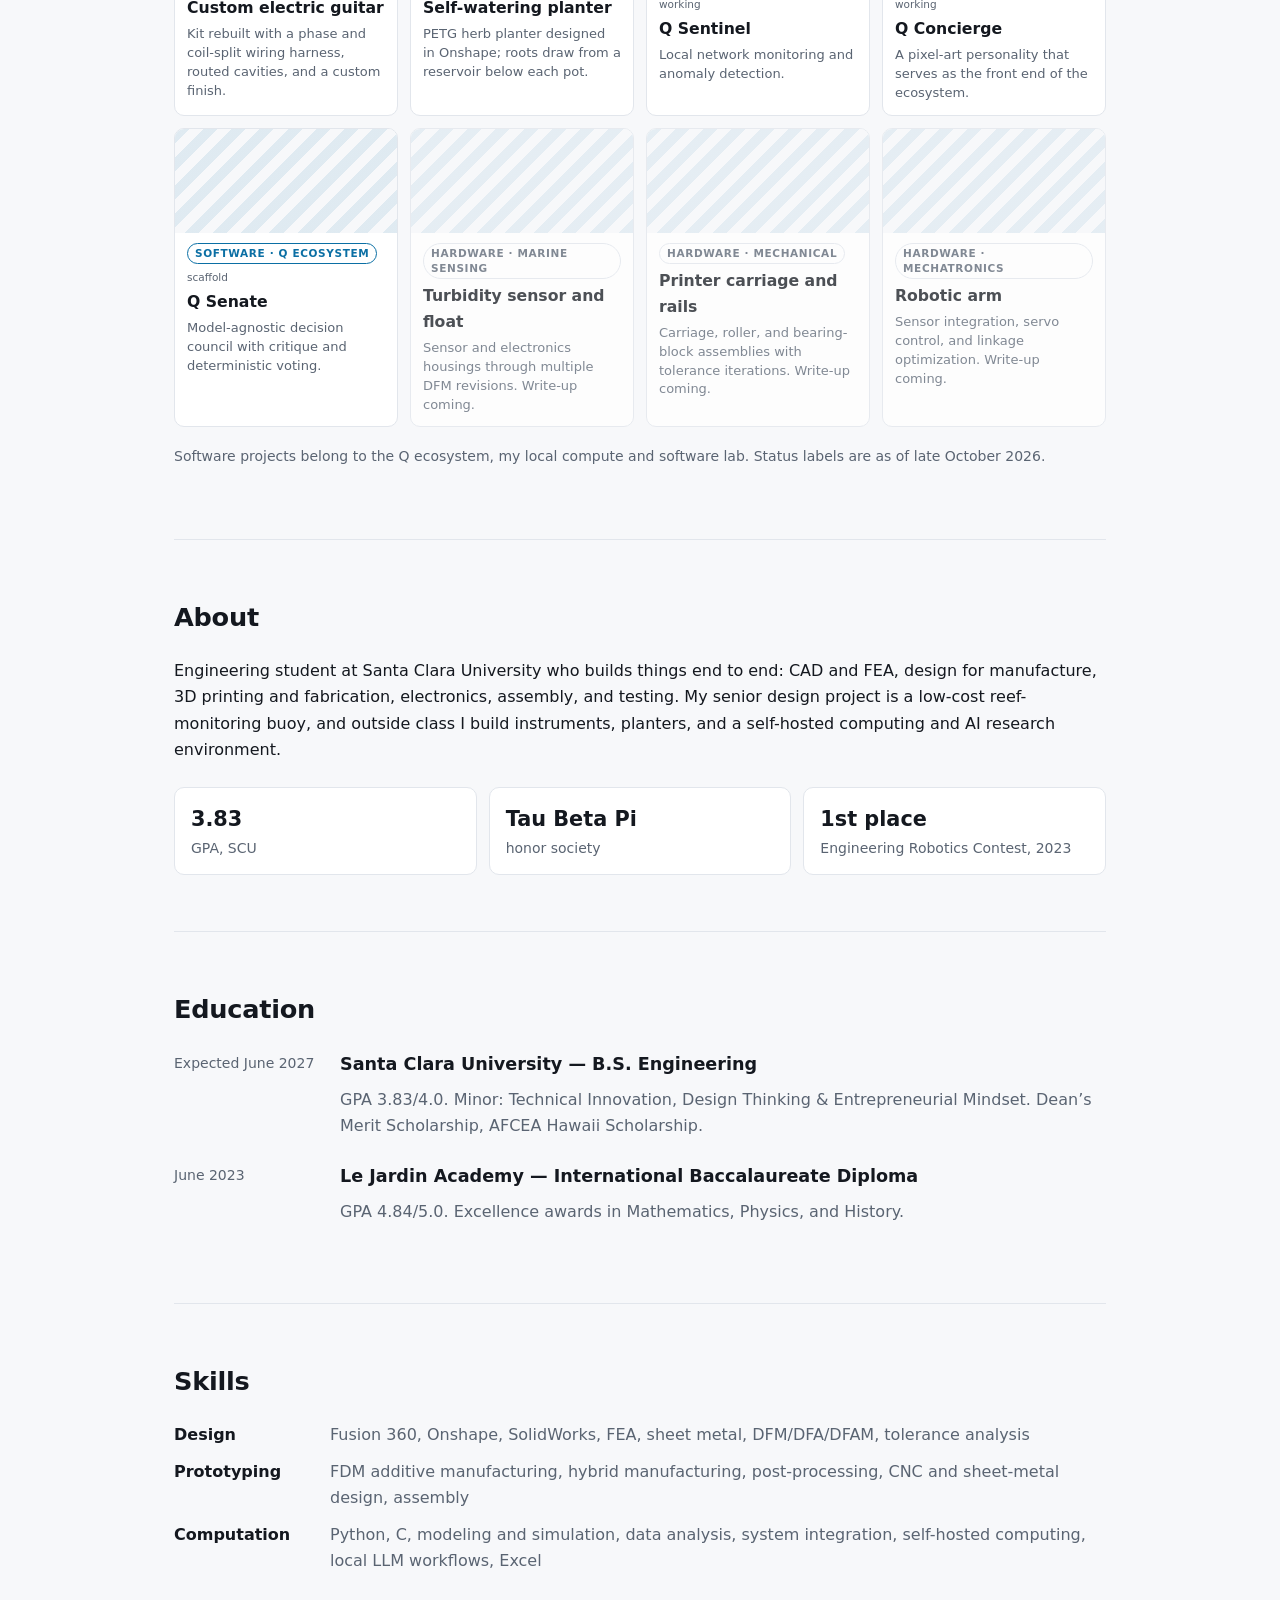
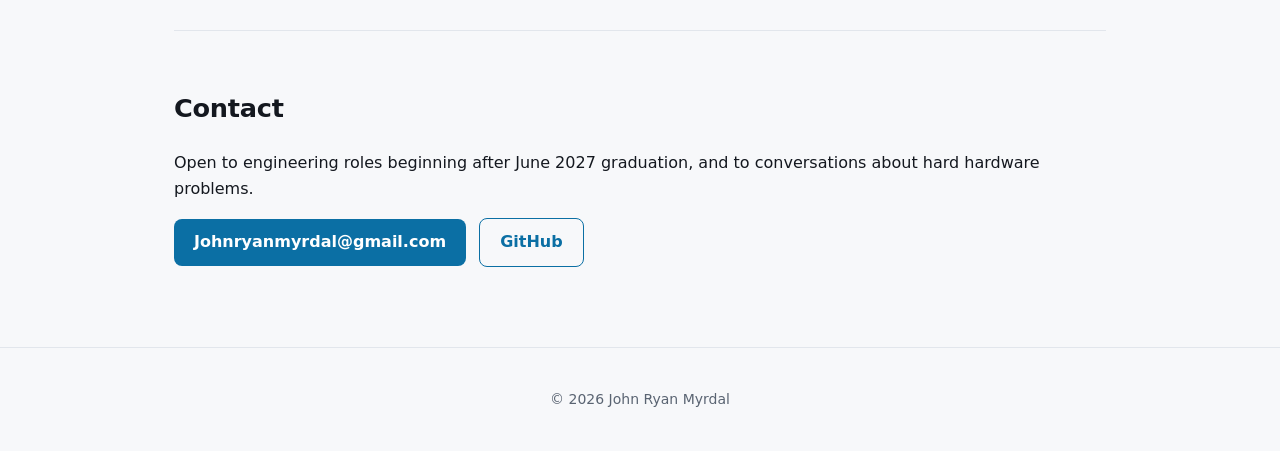
==== commit d4a2358f: "Add SwingLab project page and tile (paper trading, safety-focused) Co-Authored-By: Claude Sonnet 5.5" ====
--- a/index.html
+++ b/index.html
@@ -55,6 +55,7 @@
   <div class="tiles">
       <a class="tile" data-kind="hw" href="projects/scout/"><div class="tmedia"><img src="assets/images/scout/float-mushroom-render.jpg" alt="CAD render of the SCOUT buoy float" loading="lazy"></div><div class="tbody"><p class="tags"><span class="badge hw">Hardware · Senior design</span></p><h3>S.C.O.U.T. reef buoy</h3><p>Low-cost modular marine sensing buoy. Float design, stability solver, FEA, and test engineering.</p></div></a>
       <a class="tile" data-kind="sw" href="projects/shoal/"><div class="tmedia"><img src="assets/images/shoal/run-2-poster.jpg" alt="SHOAL simulator replay" loading="lazy"></div><div class="tbody"><p class="tags"><span class="badge sw">Software · Q ecosystem</span><span class="status">scaffold</span></p><h3>SHOAL simulator</h3><p>Physics-aware 3D swarm simulator in Unity and C#, with recording, replay, and scored missions.</p></div></a>
+      <a class="tile" data-kind="sw" href="projects/swinglab/"><div class="tmedia"><img src="assets/images/swinglab/factory-flow.jpg" alt="SwingLab factory flow diagram" loading="lazy" style="object-position:50% 30%"></div><div class="tbody"><p class="tags"><span class="badge sw">Software · Q ecosystem</span><span class="status">live · paper only</span></p><h3>SwingLab</h3><p>Research pipeline that validates trading ideas through a strict funnel, then paper-trades the survivors.</p></div></a>
       <a class="tile" data-kind="sw" href="projects/q-ecosystem/"><div class="tmedia"><img src="assets/images/q-ecosystem/node-map.jpg" alt="Q ecosystem node map" loading="lazy"></div><div class="tbody"><p class="tags"><span class="badge sw">Software · Q ecosystem</span><span class="status">hub</span></p><h3>Q Ecosystem</h3><p>A local-first compute lab linking a laptop, an older Mac, a university account, and free cloud tiers.</p></div></a>
       <a class="tile" data-kind="hw" href="projects/electric-guitar/"><div class="tmedia"><img src="assets/images/electric-guitar/finished-guitar.jpg" alt="Finished electric guitar" loading="lazy"></div><div class="tbody"><p class="tags"><span class="badge hw">Hardware · Electronics</span></p><h3>Custom electric guitar</h3><p>Kit rebuilt with a phase and coil-split wiring harness, routed cavities, and a custom finish.</p></div></a>
       <a class="tile" data-kind="hw" href="projects/self-watering-planter/"><div class="tmedia"><img src="assets/images/self-watering-planter/printing-on-prusa-mk4.jpg" alt="Planters printing on a Prusa MK4" loading="lazy"></div><div class="tbody"><p class="tags"><span class="badge hw">Hardware · 3D printing</span></p><h3>Self-watering planter</h3><p>PETG herb planter designed in Onshape; roots draw from a reservoir below each pot.</p></div></a>
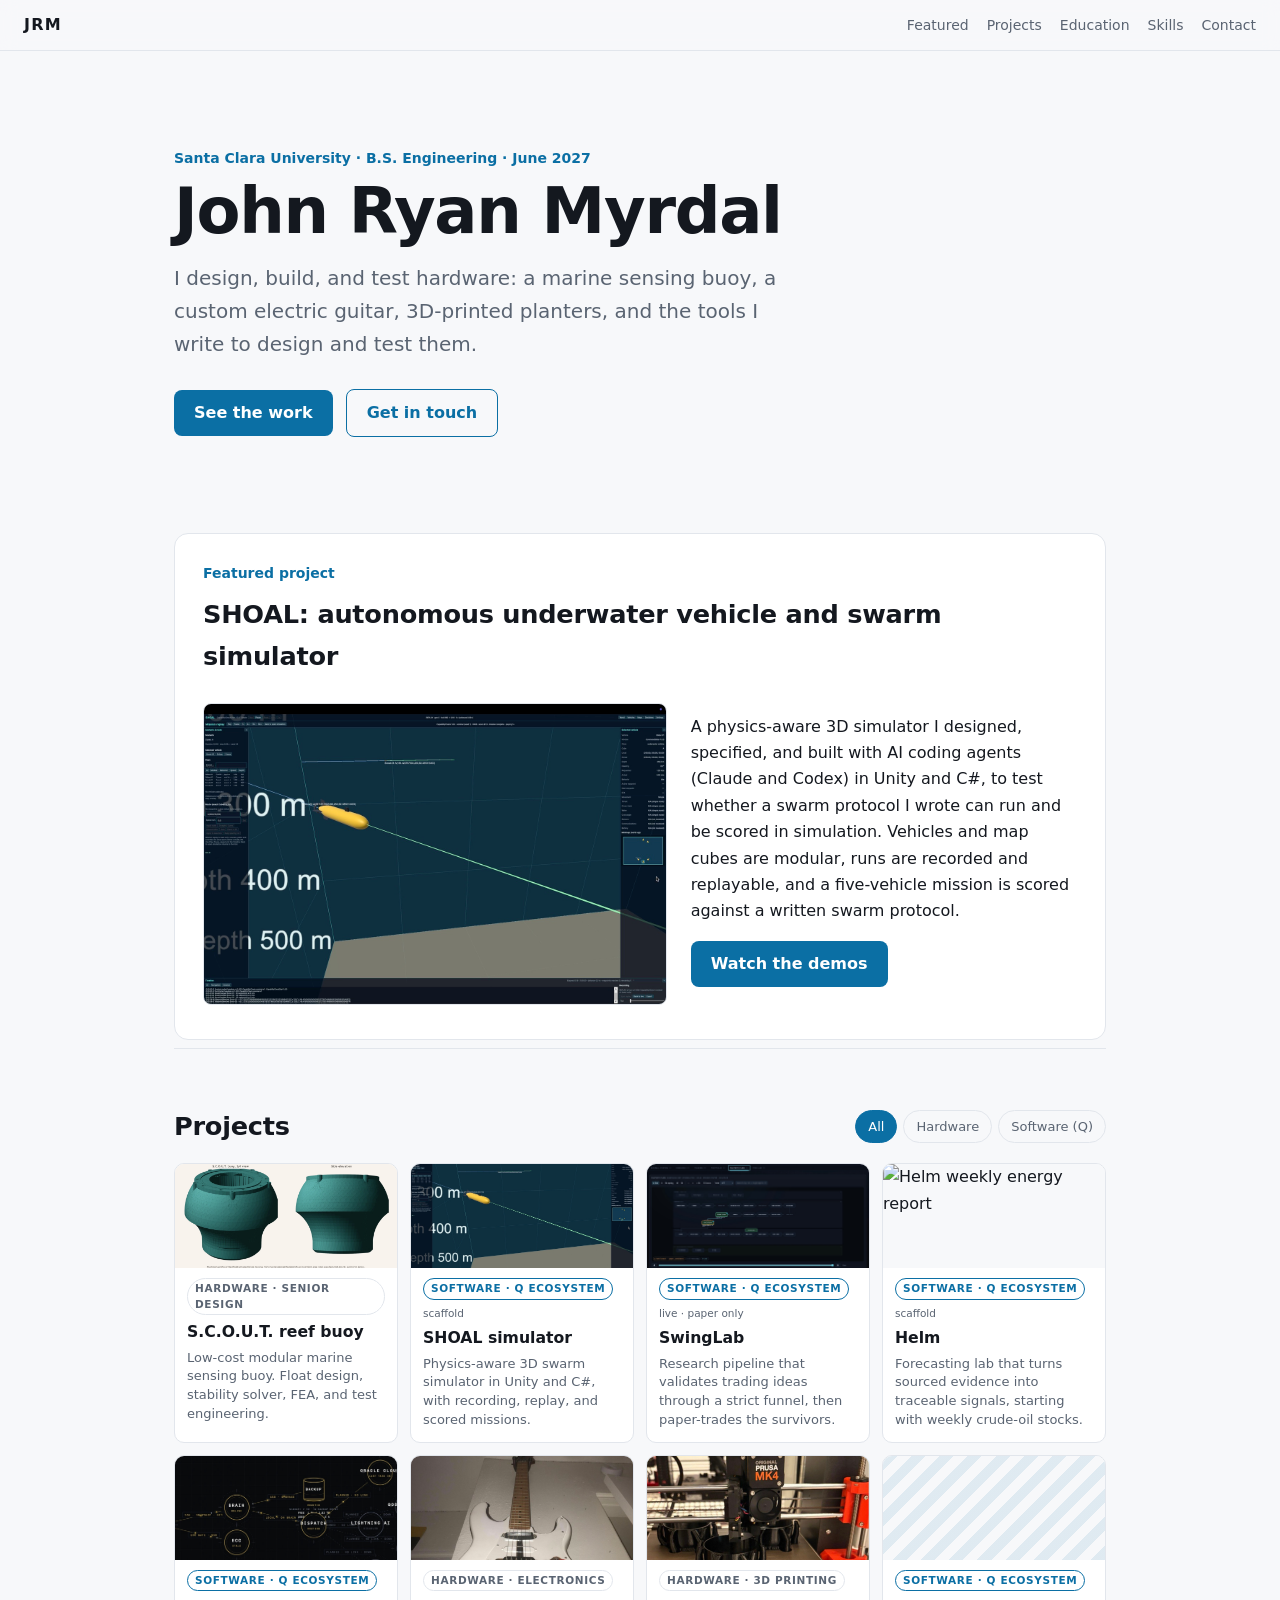
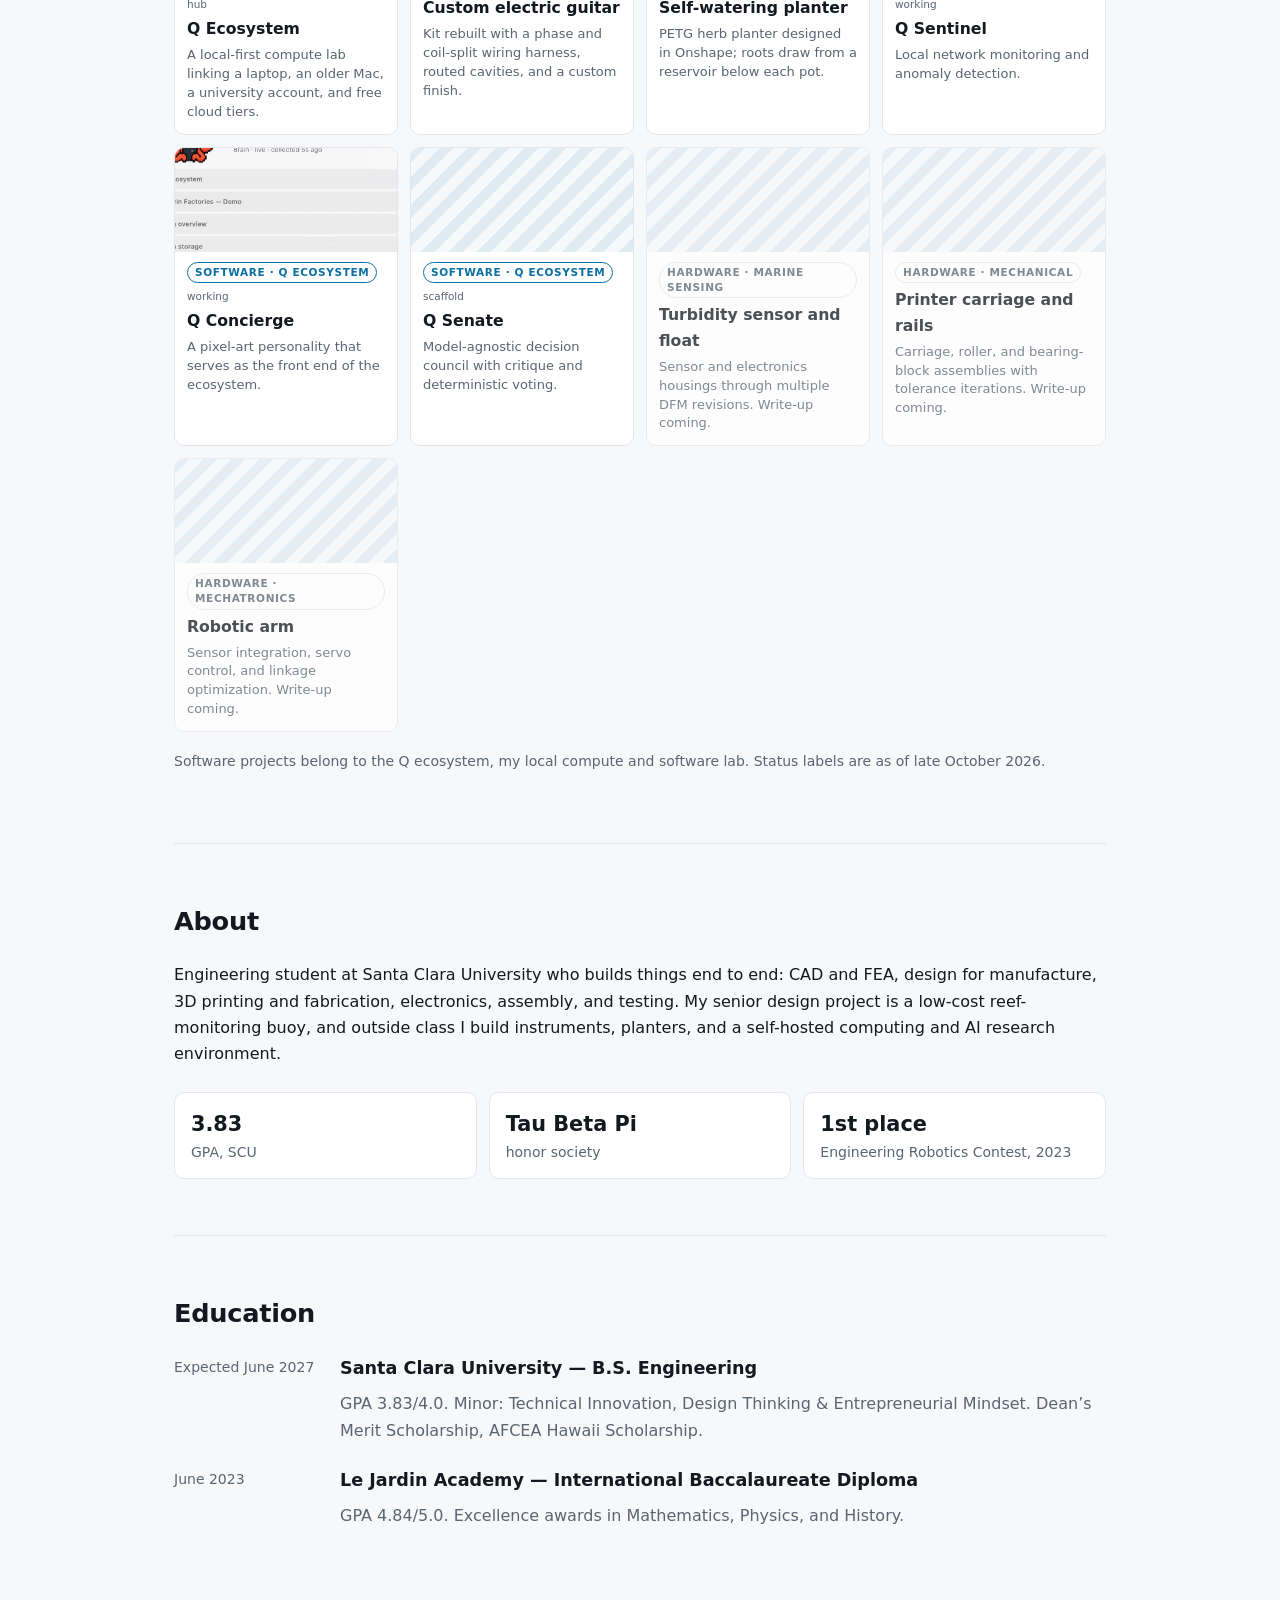
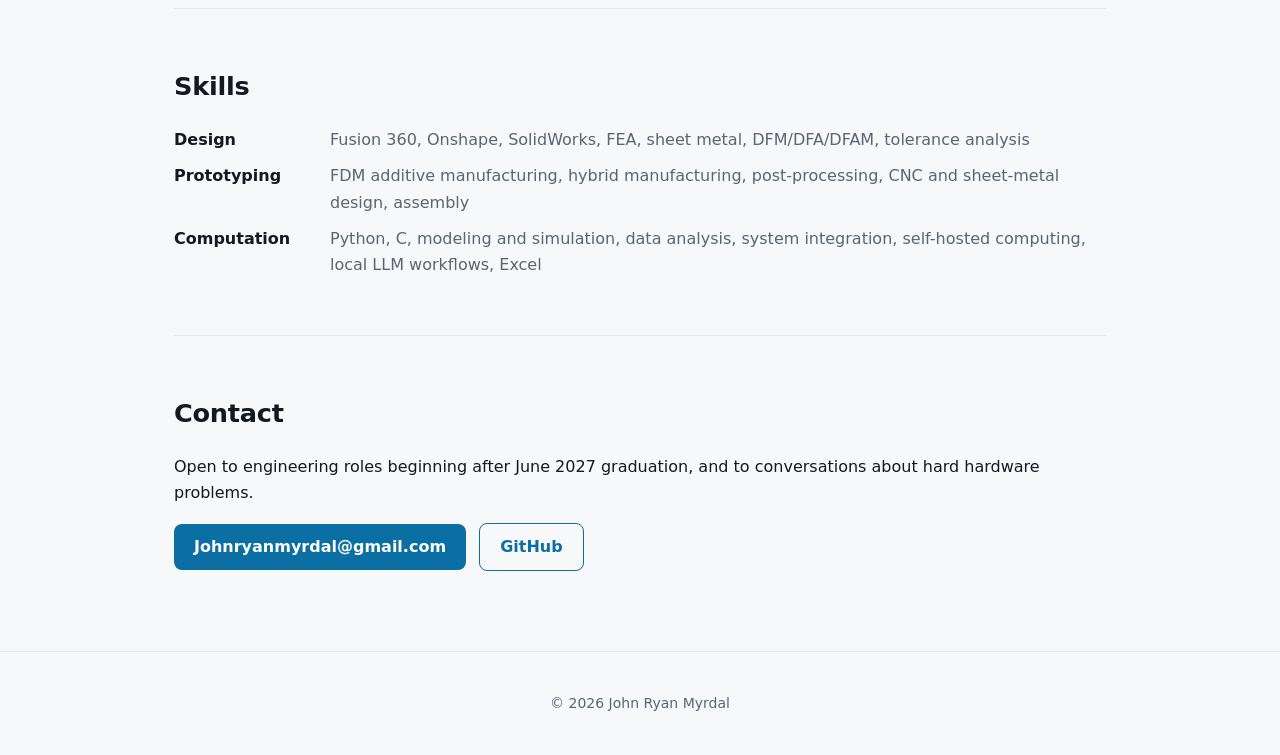
==== commit 3ea3d339: "Add Helm project page and tile Co-Authored-By: Claude Sonnet 5.5 <noreply@anthropic.com>" ====
--- a/index.html
+++ b/index.html
@@ -56,6 +56,7 @@
       <a class="tile" data-kind="hw" href="projects/scout/"><div class="tmedia"><img src="assets/images/scout/float-mushroom-render.jpg" alt="CAD render of the SCOUT buoy float" loading="lazy"></div><div class="tbody"><p class="tags"><span class="badge hw">Hardware · Senior design</span></p><h3>S.C.O.U.T. reef buoy</h3><p>Low-cost modular marine sensing buoy. Float design, stability solver, FEA, and test engineering.</p></div></a>
       <a class="tile" data-kind="sw" href="projects/shoal/"><div class="tmedia"><img src="assets/images/shoal/run-2-poster.jpg" alt="SHOAL simulator replay" loading="lazy"></div><div class="tbody"><p class="tags"><span class="badge sw">Software · Q ecosystem</span><span class="status">scaffold</span></p><h3>SHOAL simulator</h3><p>Physics-aware 3D swarm simulator in Unity and C#, with recording, replay, and scored missions.</p></div></a>
       <a class="tile" data-kind="sw" href="projects/swinglab/"><div class="tmedia"><img src="assets/images/swinglab/factory-flow.jpg" alt="SwingLab factory flow diagram" loading="lazy" style="object-position:50% 30%"></div><div class="tbody"><p class="tags"><span class="badge sw">Software · Q ecosystem</span><span class="status">live · paper only</span></p><h3>SwingLab</h3><p>Research pipeline that validates trading ideas through a strict funnel, then paper-trades the survivors.</p></div></a>
+      <a class="tile" data-kind="sw" href="projects/helm/"><div class="tmedia"><img src="assets/images/helm/weekly-energy-report.jpg" alt="Helm weekly energy report" loading="lazy" style="object-position:50% 20%"></div><div class="tbody"><p class="tags"><span class="badge sw">Software · Q ecosystem</span><span class="status">scaffold</span></p><h3>Helm</h3><p>Forecasting lab that turns sourced evidence into traceable signals, starting with weekly crude-oil stocks.</p></div></a>
       <a class="tile" data-kind="sw" href="projects/q-ecosystem/"><div class="tmedia"><img src="assets/images/q-ecosystem/node-map.jpg" alt="Q ecosystem node map" loading="lazy"></div><div class="tbody"><p class="tags"><span class="badge sw">Software · Q ecosystem</span><span class="status">hub</span></p><h3>Q Ecosystem</h3><p>A local-first compute lab linking a laptop, an older Mac, a university account, and free cloud tiers.</p></div></a>
       <a class="tile" data-kind="hw" href="projects/electric-guitar/"><div class="tmedia"><img src="assets/images/electric-guitar/finished-guitar.jpg" alt="Finished electric guitar" loading="lazy"></div><div class="tbody"><p class="tags"><span class="badge hw">Hardware · Electronics</span></p><h3>Custom electric guitar</h3><p>Kit rebuilt with a phase and coil-split wiring harness, routed cavities, and a custom finish.</p></div></a>
       <a class="tile" data-kind="hw" href="projects/self-watering-planter/"><div class="tmedia"><img src="assets/images/self-watering-planter/printing-on-prusa-mk4.jpg" alt="Planters printing on a Prusa MK4" loading="lazy"></div><div class="tbody"><p class="tags"><span class="badge hw">Hardware · 3D printing</span></p><h3>Self-watering planter</h3><p>PETG herb planter designed in Onshape; roots draw from a reservoir below each pot.</p></div></a>
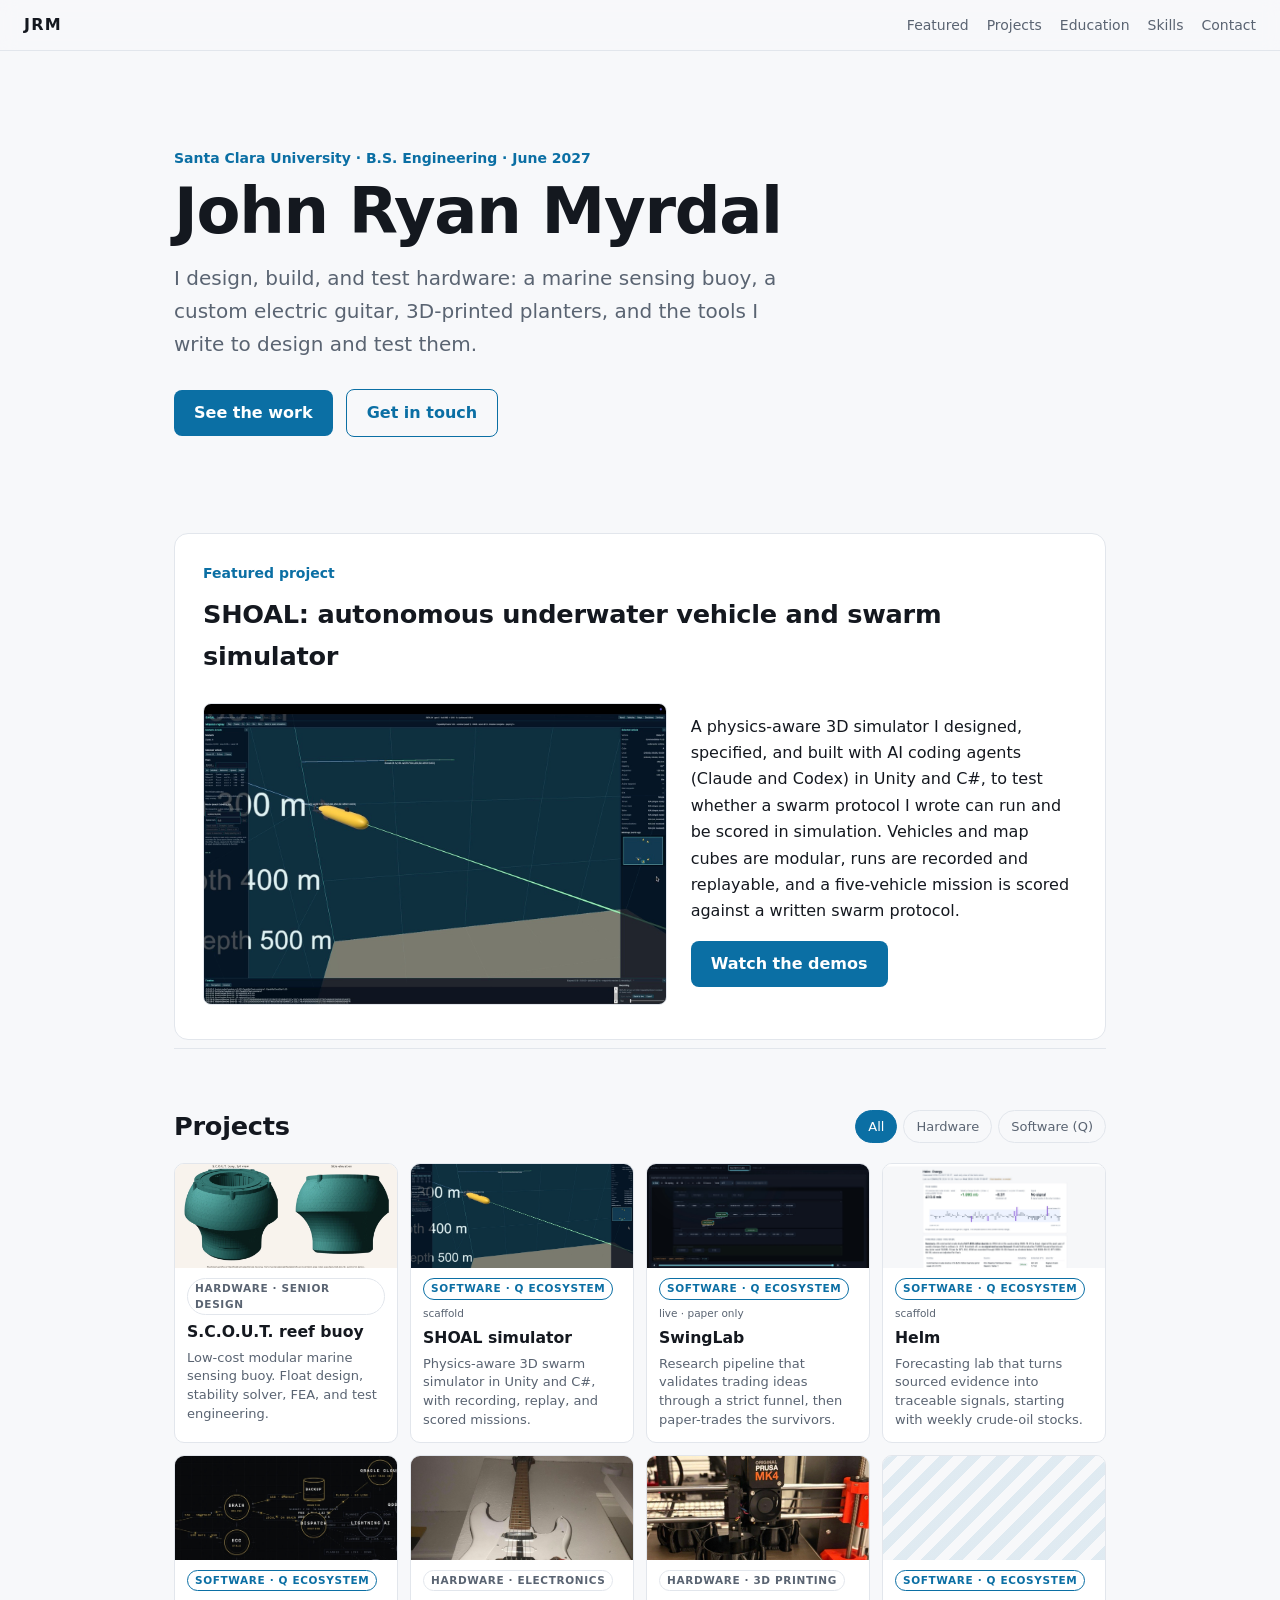
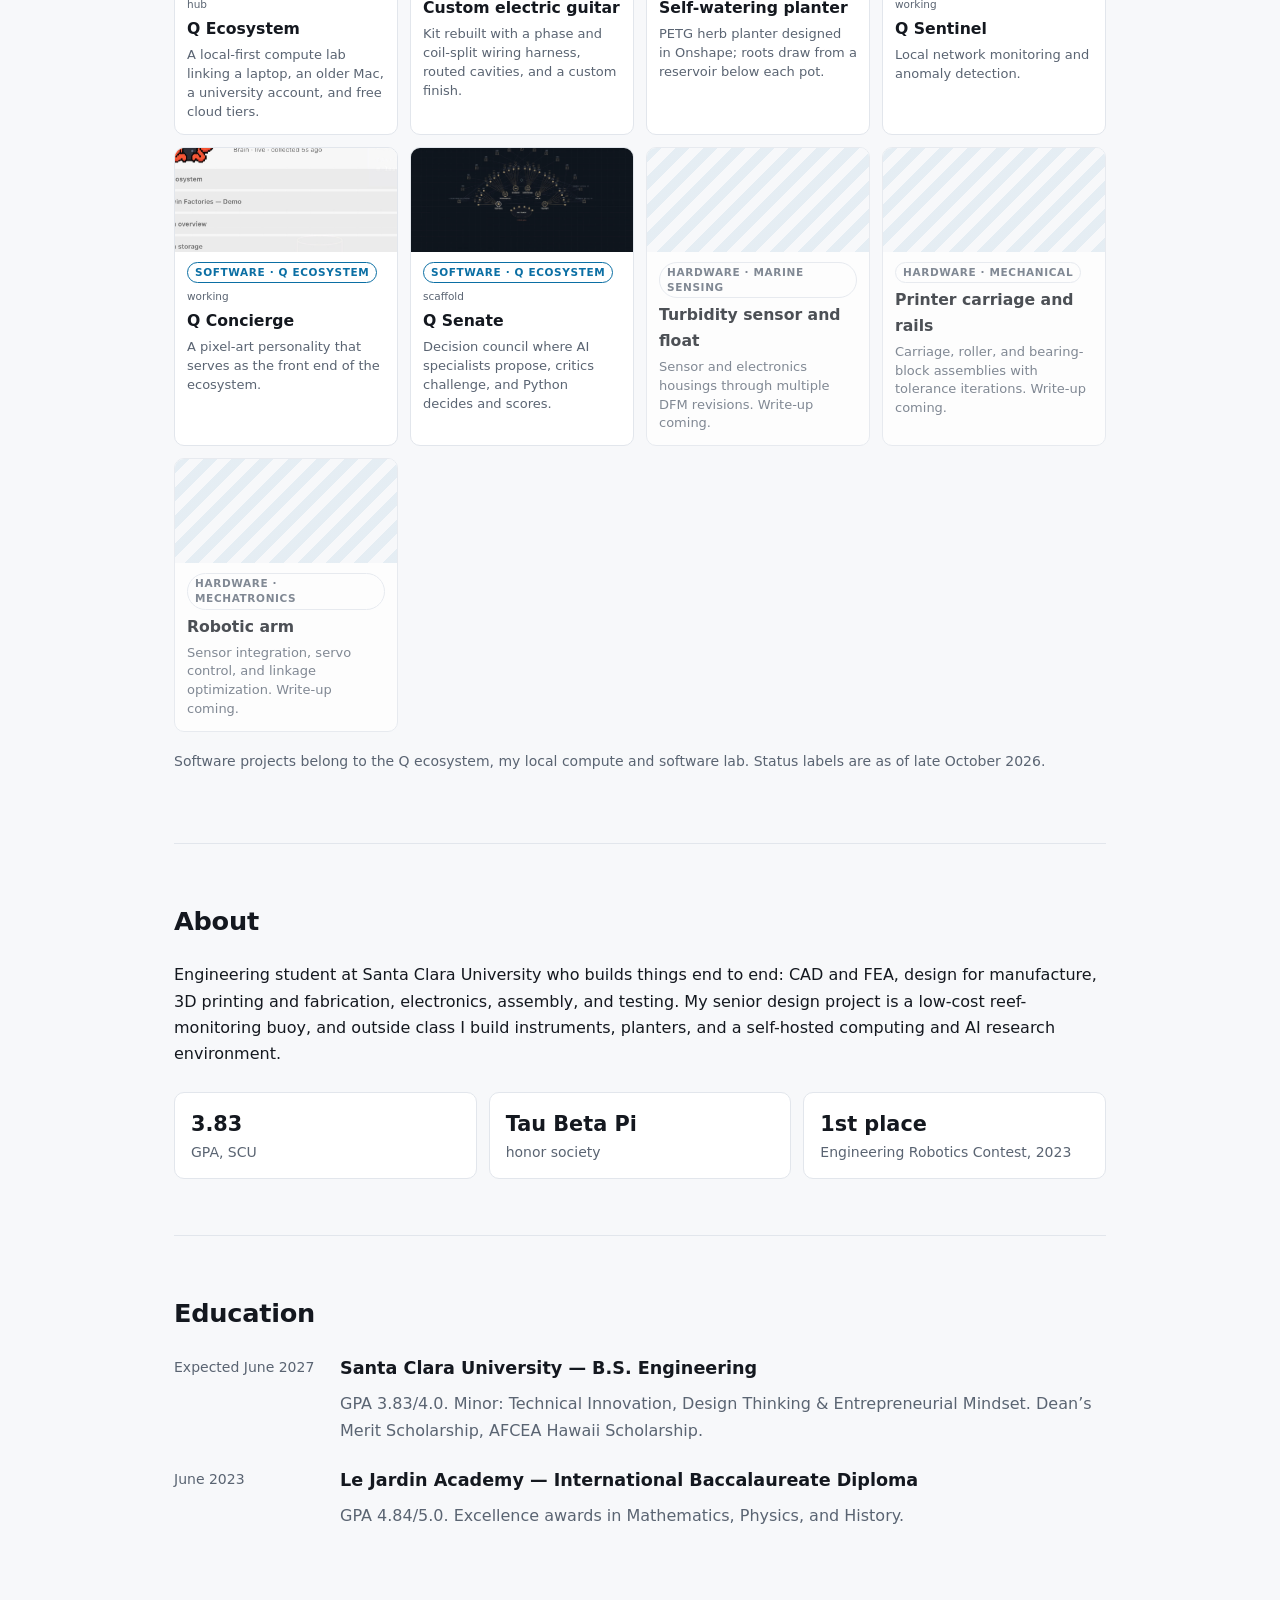
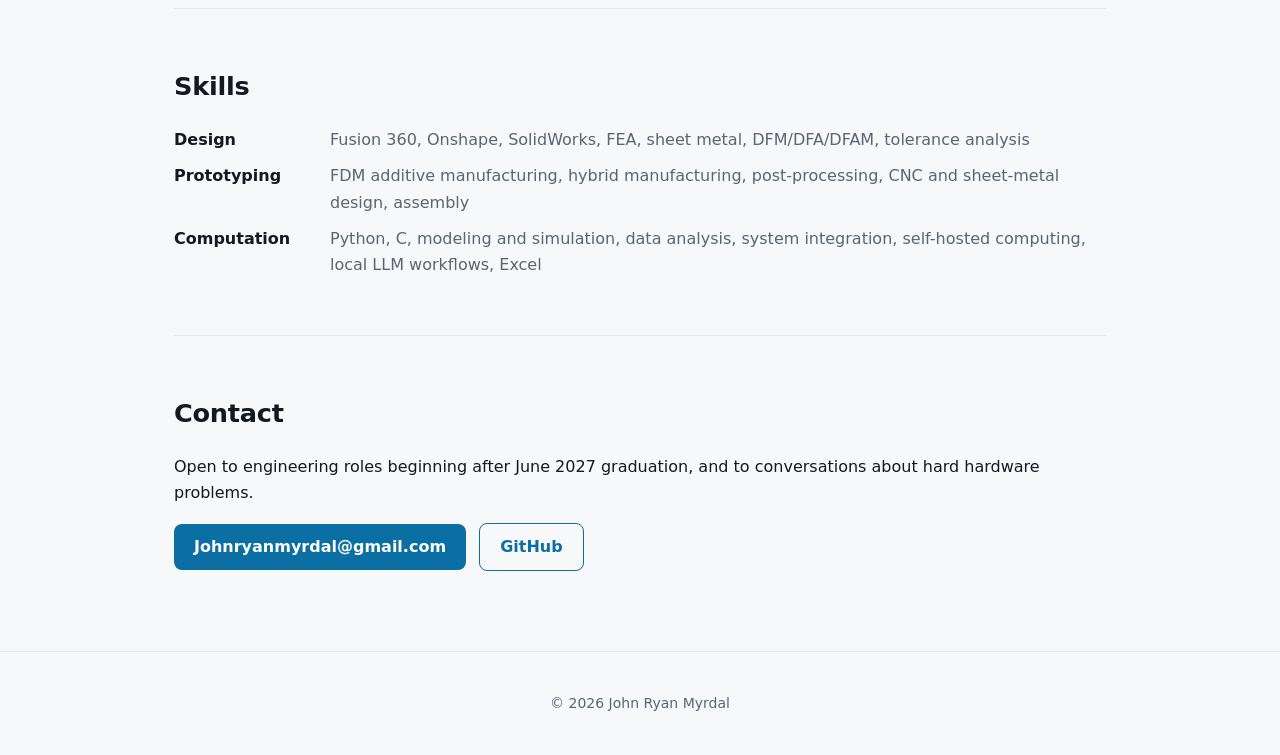
==== commit 853b7672: "Add Senate project page, images, and tile Co-Authored-By: Claude Sonnet 5.5 <noreply@anthropic.com>" ====
--- a/index.html
+++ b/index.html
@@ -62,7 +62,7 @@
       <a class="tile" data-kind="hw" href="projects/self-watering-planter/"><div class="tmedia"><img src="assets/images/self-watering-planter/printing-on-prusa-mk4.jpg" alt="Planters printing on a Prusa MK4" loading="lazy"></div><div class="tbody"><p class="tags"><span class="badge hw">Hardware · 3D printing</span></p><h3>Self-watering planter</h3><p>PETG herb planter designed in Onshape; roots draw from a reservoir below each pot.</p></div></a>
       <a class="tile" data-kind="sw" href="projects/q-ecosystem/#projects"><div class="tmedia"><div class="ph" aria-hidden="true"></div></div><div class="tbody"><p class="tags"><span class="badge sw">Software · Q ecosystem</span><span class="status">working</span></p><h3>Q Sentinel</h3><p>Local network monitoring and anomaly detection.</p></div></a>
       <a class="tile" data-kind="sw" href="projects/q-ecosystem/#projects"><div class="tmedia"><img src="assets/images/q-concierge/concierge-launcher.jpg" alt="Q Concierge: a pixel-art squid mascot above a command launcher" loading="lazy" style="object-position:20% 25%"></div><div class="tbody"><p class="tags"><span class="badge sw">Software · Q ecosystem</span><span class="status">working</span></p><h3>Q Concierge</h3><p>A pixel-art personality that serves as the front end of the ecosystem.</p></div></a>
-      <a class="tile" data-kind="sw" href="projects/q-ecosystem/#projects"><div class="tmedia"><div class="ph" aria-hidden="true"></div></div><div class="tbody"><p class="tags"><span class="badge sw">Software · Q ecosystem</span><span class="status">scaffold</span></p><h3>Q Senate</h3><p>Model-agnostic decision council with critique and deterministic voting.</p></div></a>
+      <a class="tile" data-kind="sw" href="projects/senate/"><div class="tmedia"><img src="assets/images/senate/chamber.jpg" alt="Senate chamber view" loading="lazy" style="object-position:50% 40%"></div><div class="tbody"><p class="tags"><span class="badge sw">Software · Q ecosystem</span><span class="status">scaffold</span></p><h3>Q Senate</h3><p>Decision council where AI specialists propose, critics challenge, and Python decides and scores.</p></div></a>
       <div class="tile soon" data-kind="hw"><div class="tmedia"><div class="ph" aria-hidden="true"></div></div><div class="tbody"><p class="tags"><span class="badge hw">Hardware · Marine sensing</span></p><h3>Turbidity sensor and float</h3><p>Sensor and electronics housings through multiple DFM revisions. Write-up coming.</p></div></div>
       <div class="tile soon" data-kind="hw"><div class="tmedia"><div class="ph" aria-hidden="true"></div></div><div class="tbody"><p class="tags"><span class="badge hw">Hardware · Mechanical</span></p><h3>Printer carriage and rails</h3><p>Carriage, roller, and bearing-block assemblies with tolerance iterations. Write-up coming.</p></div></div>
       <div class="tile soon" data-kind="hw"><div class="tmedia"><div class="ph" aria-hidden="true"></div></div><div class="tbody"><p class="tags"><span class="badge hw">Hardware · Mechatronics</span></p><h3>Robotic arm</h3><p>Sensor integration, servo control, and linkage optimization. Write-up coming.</p></div></div>
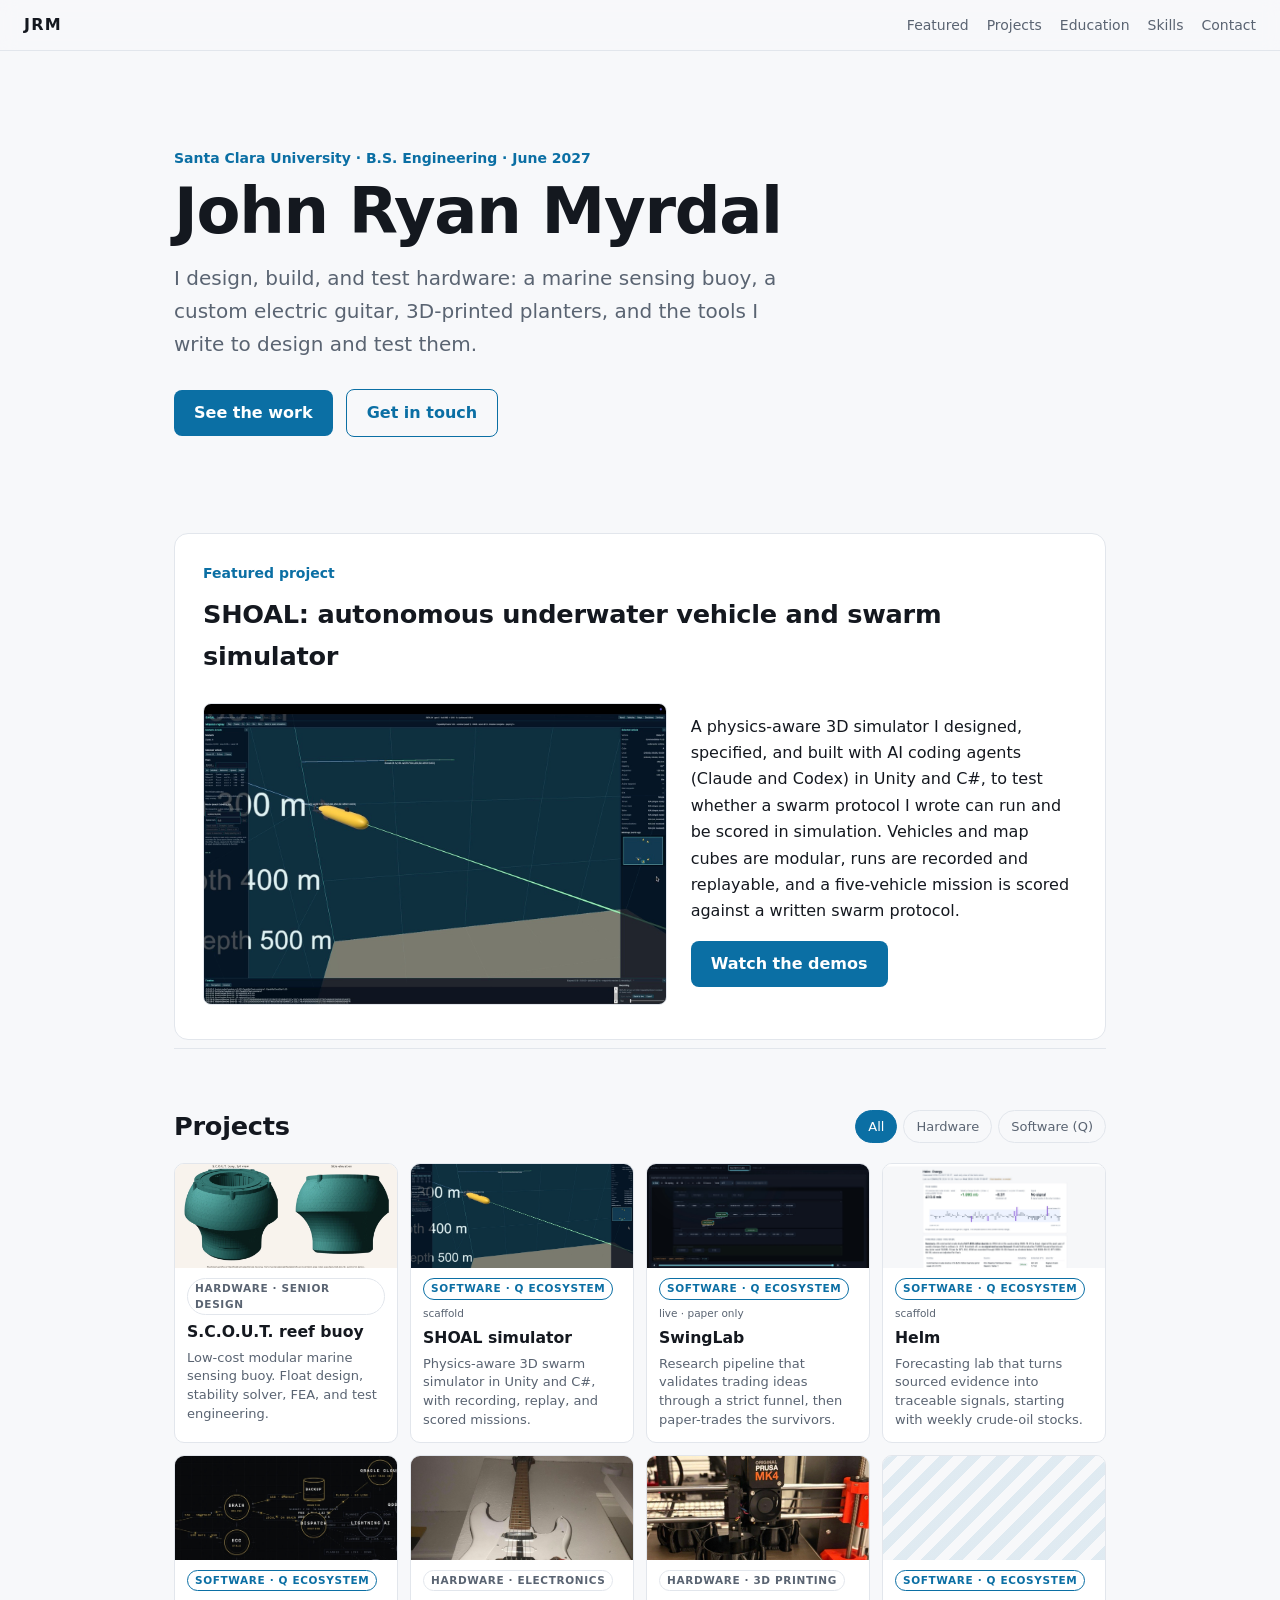
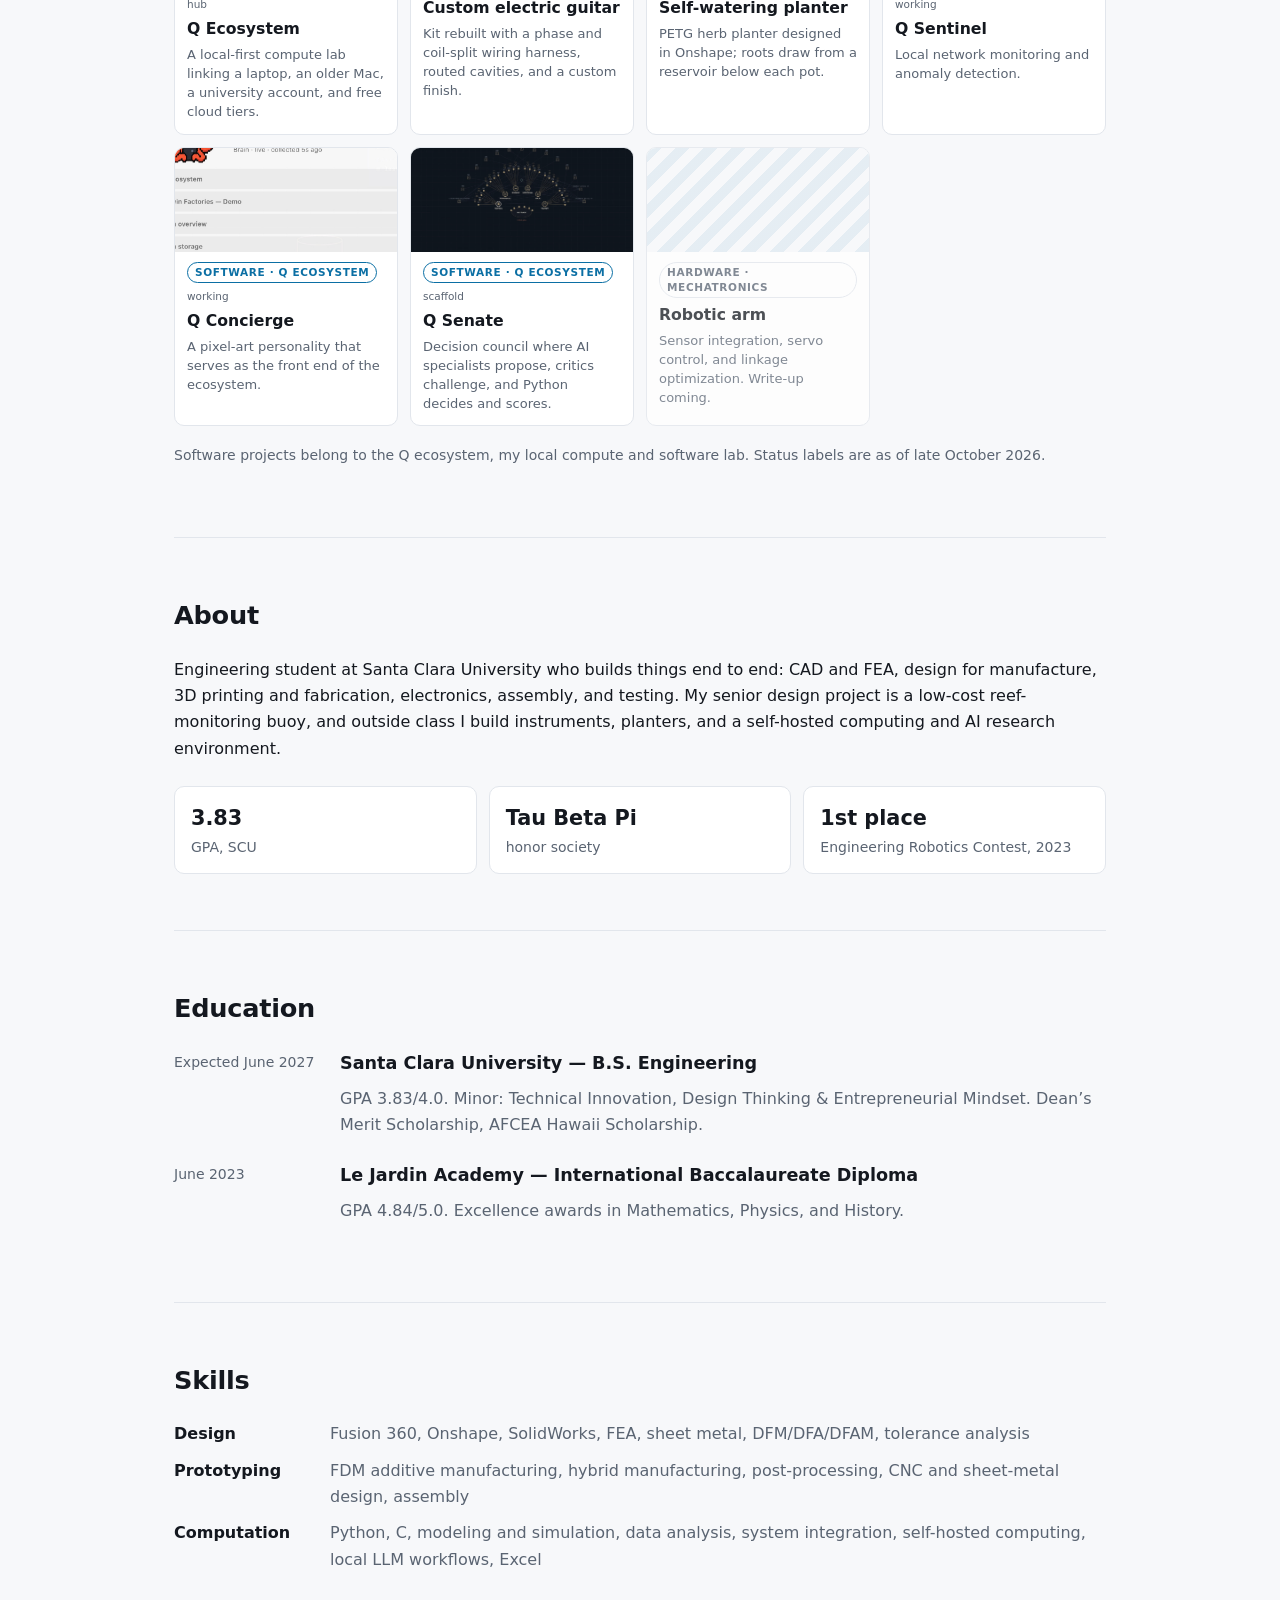
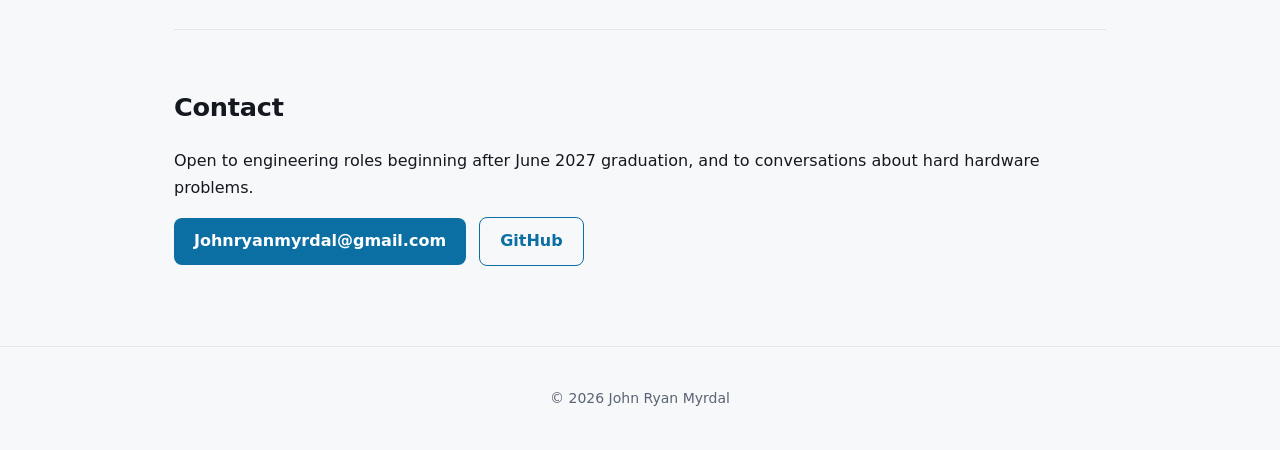
==== commit 4d742784: "Fold turbidity sensor and float into SCOUT; remove Makai printer carriage tile Co-Authored-By: Claud" ====
--- a/index.html
+++ b/index.html
@@ -63,8 +63,6 @@
       <a class="tile" data-kind="sw" href="projects/q-ecosystem/#projects"><div class="tmedia"><div class="ph" aria-hidden="true"></div></div><div class="tbody"><p class="tags"><span class="badge sw">Software · Q ecosystem</span><span class="status">working</span></p><h3>Q Sentinel</h3><p>Local network monitoring and anomaly detection.</p></div></a>
       <a class="tile" data-kind="sw" href="projects/q-ecosystem/#projects"><div class="tmedia"><img src="assets/images/q-concierge/concierge-launcher.jpg" alt="Q Concierge: a pixel-art squid mascot above a command launcher" loading="lazy" style="object-position:20% 25%"></div><div class="tbody"><p class="tags"><span class="badge sw">Software · Q ecosystem</span><span class="status">working</span></p><h3>Q Concierge</h3><p>A pixel-art personality that serves as the front end of the ecosystem.</p></div></a>
       <a class="tile" data-kind="sw" href="projects/senate/"><div class="tmedia"><img src="assets/images/senate/chamber.jpg" alt="Senate chamber view" loading="lazy" style="object-position:50% 40%"></div><div class="tbody"><p class="tags"><span class="badge sw">Software · Q ecosystem</span><span class="status">scaffold</span></p><h3>Q Senate</h3><p>Decision council where AI specialists propose, critics challenge, and Python decides and scores.</p></div></a>
-      <div class="tile soon" data-kind="hw"><div class="tmedia"><div class="ph" aria-hidden="true"></div></div><div class="tbody"><p class="tags"><span class="badge hw">Hardware · Marine sensing</span></p><h3>Turbidity sensor and float</h3><p>Sensor and electronics housings through multiple DFM revisions. Write-up coming.</p></div></div>
-      <div class="tile soon" data-kind="hw"><div class="tmedia"><div class="ph" aria-hidden="true"></div></div><div class="tbody"><p class="tags"><span class="badge hw">Hardware · Mechanical</span></p><h3>Printer carriage and rails</h3><p>Carriage, roller, and bearing-block assemblies with tolerance iterations. Write-up coming.</p></div></div>
       <div class="tile soon" data-kind="hw"><div class="tmedia"><div class="ph" aria-hidden="true"></div></div><div class="tbody"><p class="tags"><span class="badge hw">Hardware · Mechatronics</span></p><h3>Robotic arm</h3><p>Sensor integration, servo control, and linkage optimization. Write-up coming.</p></div></div>
   </div>
   <p class="note">Software projects belong to the Q ecosystem, my local compute and software lab. Status labels are as of late October 2026.</p>
--- a/css/style.css
+++ b/css/style.css
@@ -70,3 +70,5 @@
 .badge.sw{color:var(--accent);border-color:var(--accent)}
 .status{font-size:10.5px;color:var(--muted)}
 .tile.soon{opacity:.75}
+.vcrop{aspect-ratio:1600/1005;overflow:hidden;border-radius:8px;border:1px solid var(--line);background:#000}
+.vcrop video{width:100%;height:100%;object-fit:cover;object-position:top;border:0;border-radius:0}
